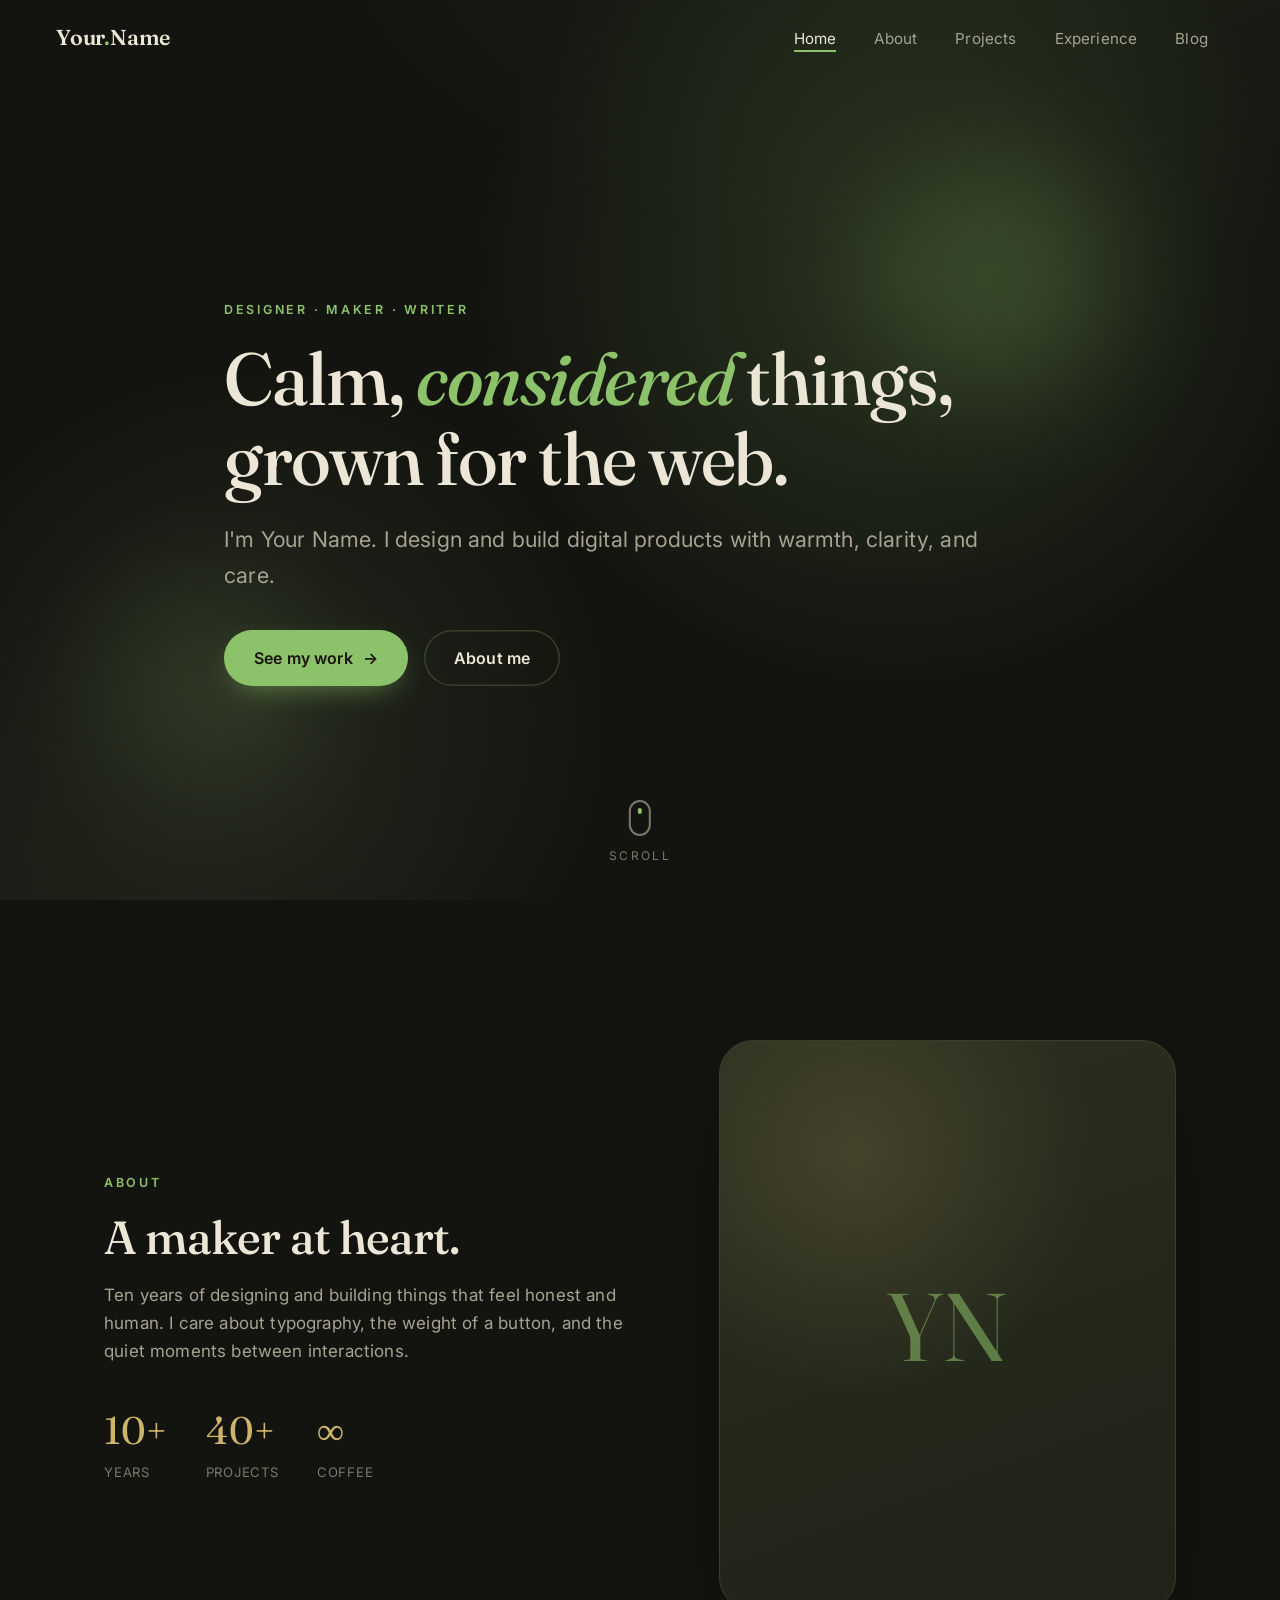
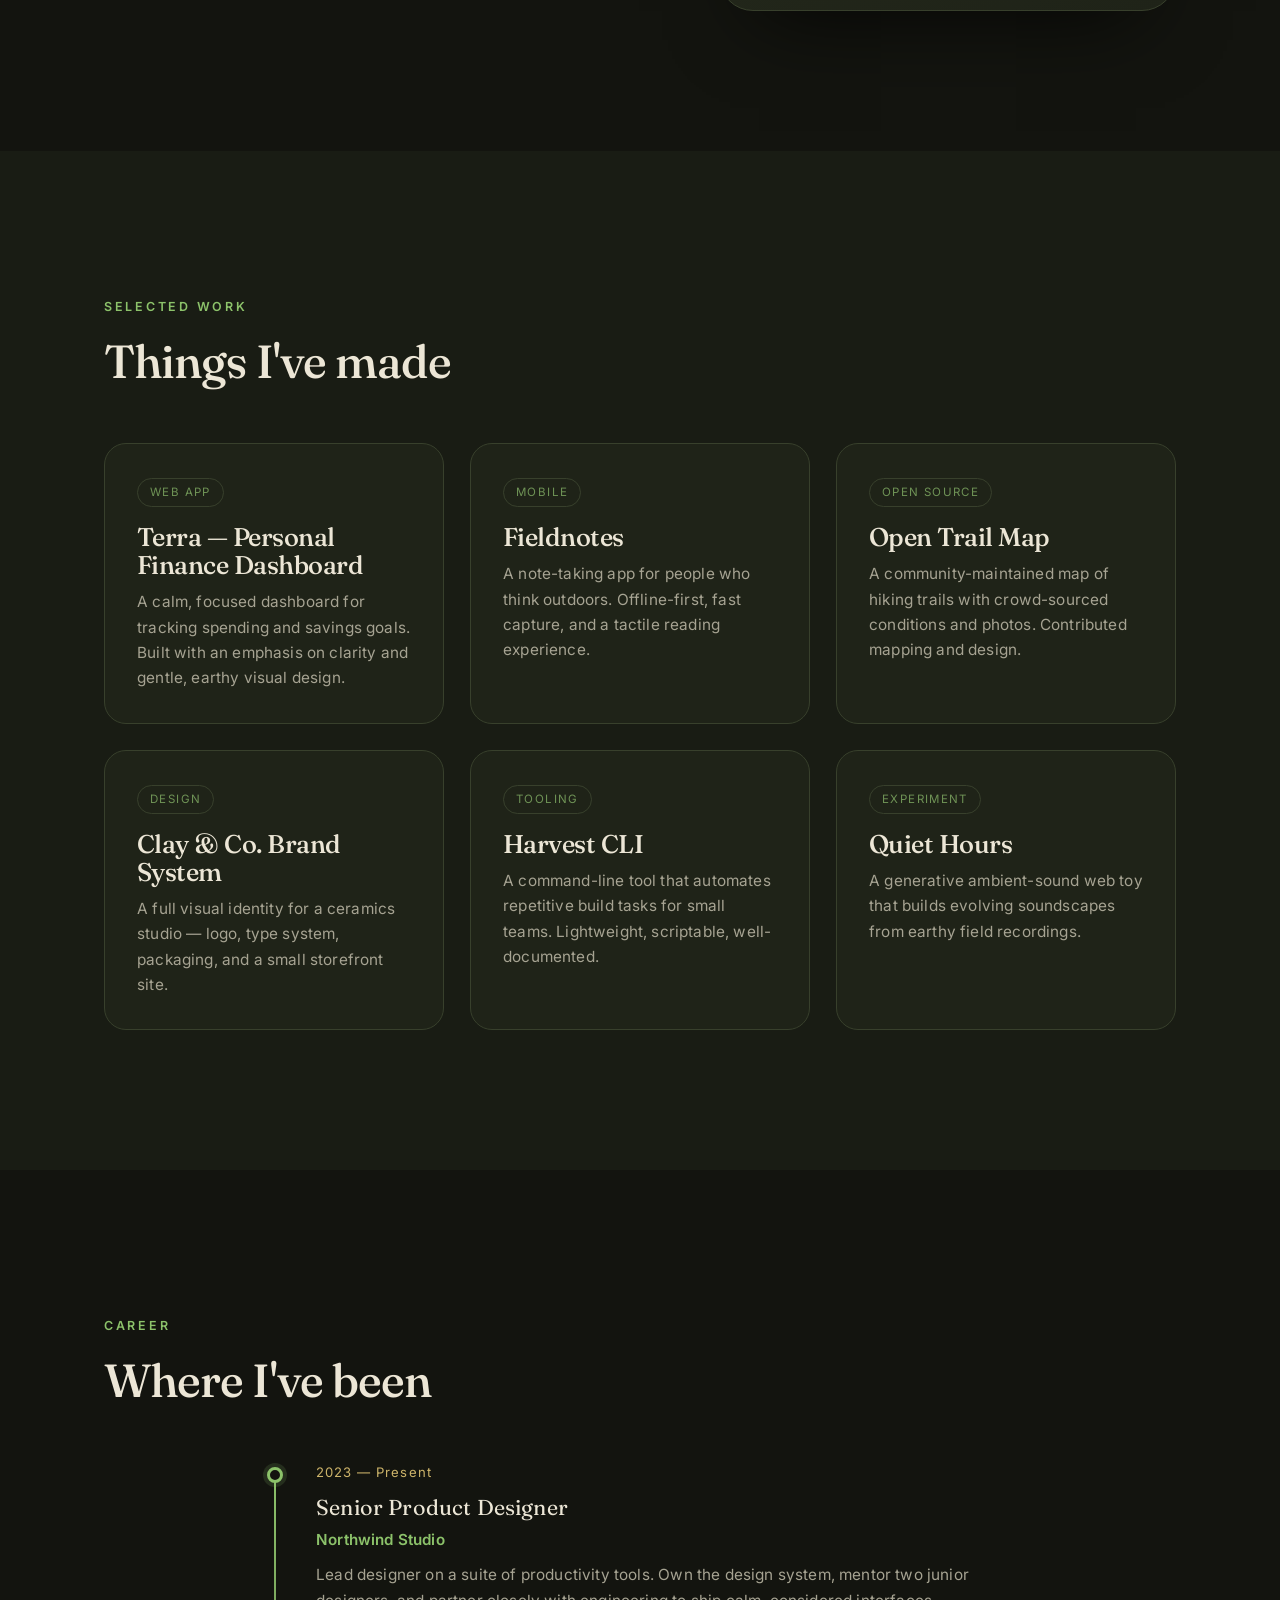
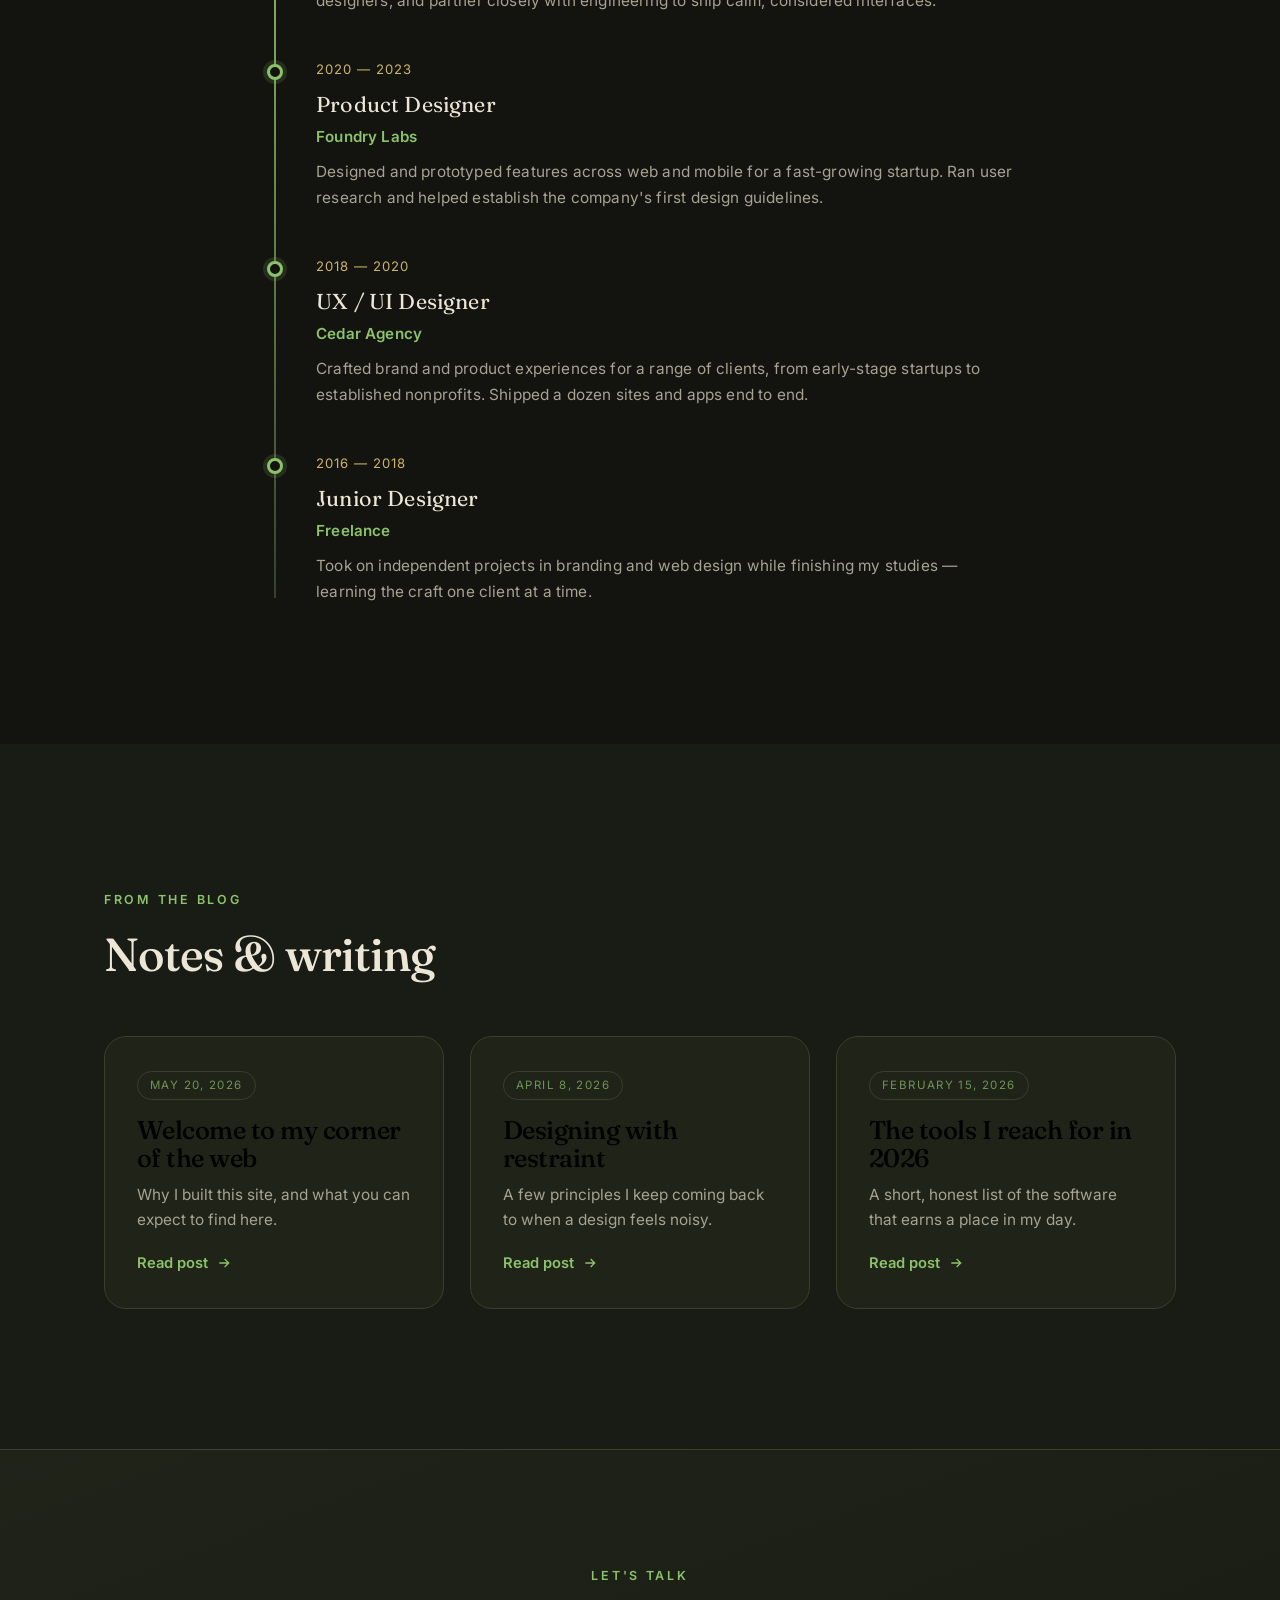
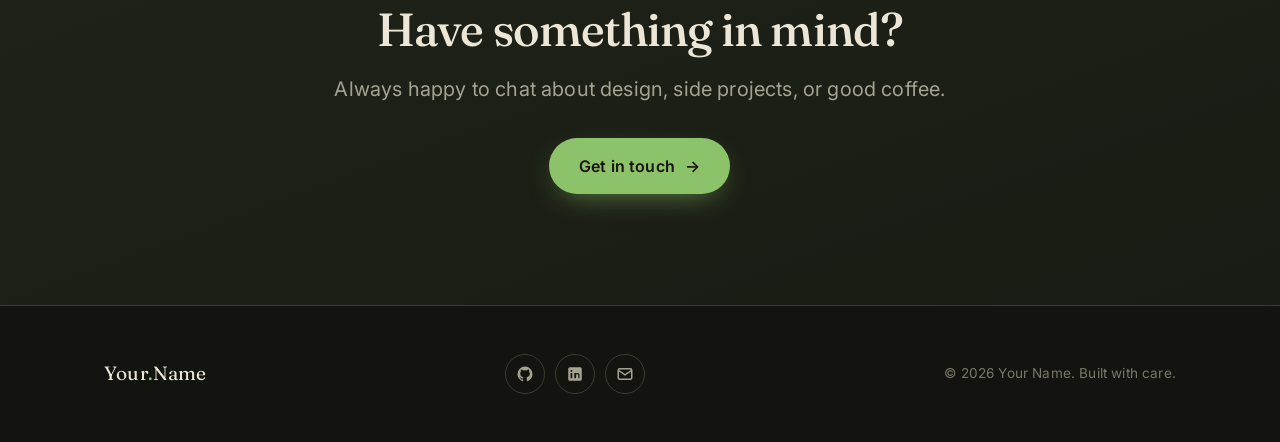
==== index.html @ 5232e25c "Add files via upload" ====
<!DOCTYPE html>
<html lang="en">
<head>
  <meta charset="UTF-8" />
  <meta name="viewport" content="width=device-width, initial-scale=1.0" />
  <title>Your Name — Designer & Maker</title>
  <meta name="description" content="The personal site of Your Name — designer, maker, and writer." />

  <link rel="preconnect" href="https://fonts.googleapis.com" />
  <link rel="preconnect" href="https://fonts.gstatic.com" crossorigin />
  <link href="https://fonts.googleapis.com/css2?family=Fraunces:ital,opsz,wght@0,9..144,400;0,9..144,500;0,9..144,600;1,9..144,400&family=Inter:wght@400;500;600&display=swap" rel="stylesheet" />
  <link rel="stylesheet" href="css/styles.css" />
</head>
<body>
  <div class="scroll-progress"></div>

  <!-- ============ NAV ============ -->
  <nav class="nav">
    <a href="#home" class="nav__brand">Your<span>.</span>Name</a>
    <ul class="nav__links">
      <li><a class="nav__link" href="#home">Home</a></li>
      <li><a class="nav__link" href="#about">About</a></li>
      <li><a class="nav__link" href="#projects">Projects</a></li>
      <li><a class="nav__link" href="#experience">Experience</a></li>
      <li><a class="nav__link" href="#blog">Blog</a></li>
    </ul>
    <button class="nav__toggle" aria-label="Menu">
      <svg viewBox="0 0 24 24" fill="none" stroke="currentColor" stroke-width="2"><path d="M3 6h18M3 12h18M3 18h18"/></svg>
    </button>
  </nav>

  <!-- ============ HERO / HOME ============ -->
  <header class="hero" id="home">
    <div class="hero__bg"></div>
    <span class="blob blob--leaf" style="width:340px;height:340px;top:12%;right:8%;"></span>
    <span class="blob blob--sage" style="width:300px;height:300px;bottom:8%;left:4%;animation-delay:-5s;"></span>
    <div class="container hero__inner">
      <p class="eyebrow reveal">Designer · Maker · Writer</p>
      <h1 class="reveal" data-delay="1">Calm, <span class="accent">considered</span> things, grown for the web.</h1>
      <p class="lead reveal" data-delay="2">I'm Your Name. I design and build digital products with warmth, clarity, and care.</p>
      <div class="hero__actions reveal" data-delay="3">
        <a href="#projects" class="btn btn--primary">See my work <span class="btn__arrow">→</span></a>
        <a href="#about" class="btn btn--ghost">About me</a>
      </div>
    </div>
    <a href="#about" class="hero__scroll" aria-label="Scroll down">
      <span class="mouse"></span>
      Scroll
    </a>
  </header>

  <!-- ============ ABOUT ============ -->
  <section class="section" id="about">
    <div class="container about">
      <div class="reveal">
        <p class="eyebrow">About</p>
        <h2>A maker at heart.</h2>
        <p style="margin:18px 0;">Ten years of designing and building things that feel honest and human. I care about typography, the weight of a button, and the quiet moments between interactions.</p>
        <div class="stats">
          <div><div class="stat__num">10+</div><div class="stat__label">YEARS</div></div>
          <div><div class="stat__num">40+</div><div class="stat__label">PROJECTS</div></div>
          <div><div class="stat__num">∞</div><div class="stat__label">COFFEE</div></div>
        </div>
      </div>
      <div class="about__media reveal" data-delay="2">
        <div class="initials">YN</div>
      </div>
    </div>
  </section>

  <!-- ============ PROJECTS ============ -->
  <section class="section" id="projects" style="background:var(--bg-soft);position:relative;overflow:hidden;">
    <span class="blob blob--gold" style="width:280px;height:280px;top:-40px;right:-30px;"></span>
    <div class="container">
      <div class="section__head reveal">
        <p class="eyebrow">Selected work</p>
        <h2>Things I've made</h2>
      </div>
      <div class="grid grid--3" data-render="projects"></div>
    </div>
  </section>

  <!-- ============ EXPERIENCE ============ -->
  <section class="section" id="experience">
    <div class="container">
      <div class="section__head reveal">
        <p class="eyebrow">Career</p>
        <h2>Where I've been</h2>
      </div>
      <div data-render="experience"></div>
    </div>
  </section>

  <!-- ============ BLOG ============ -->
  <section class="section" id="blog" style="background:var(--bg-soft);position:relative;overflow:hidden;">
    <span class="blob blob--leaf" style="width:300px;height:300px;bottom:-50px;left:-40px;animation-delay:-7s;"></span>
    <div class="container">
      <div class="section__head reveal">
        <p class="eyebrow">From the blog</p>
        <h2>Notes & writing</h2>
      </div>
      <div class="grid grid--3" data-render="blog"></div>
    </div>
  </section>

  <!-- ============ CONTACT / CTA ============ -->
  <section class="cta" id="contact">
    <div class="container reveal">
      <p class="eyebrow">Let's talk</p>
      <h2>Have something in mind?</h2>
      <p class="lead">Always happy to chat about design, side projects, or good coffee.</p>
      <a href="mailto:you@example.com" class="btn btn--primary">Get in touch <span class="btn__arrow">→</span></a>
    </div>
  </section>

  <!-- ============ FOOTER ============ -->
  <footer class="footer">
    <div class="container footer__inner">
      <div class="footer__brand">Your<span style="color:var(--leaf)">.</span>Name</div>
      <div class="footer__socials">
        <a href="#" aria-label="GitHub"><svg viewBox="0 0 24 24" fill="currentColor"><path d="M12 2A10 10 0 002 12c0 4.42 2.87 8.17 6.84 9.5.5.09.66-.22.66-.48v-1.7c-2.78.6-3.37-1.34-3.37-1.34-.45-1.16-1.11-1.47-1.11-1.47-.91-.62.07-.6.07-.6 1 .07 1.53 1.03 1.53 1.03.89 1.53 2.34 1.09 2.91.83.09-.65.35-1.09.63-1.34-2.22-.25-4.55-1.11-4.55-4.94 0-1.09.39-1.98 1.03-2.68-.1-.25-.45-1.27.1-2.65 0 0 .84-.27 2.75 1.02a9.5 9.5 0 015 0c1.91-1.29 2.75-1.02 2.75-1.02.55 1.38.2 2.4.1 2.65.64.7 1.03 1.59 1.03 2.68 0 3.84-2.34 4.69-4.57 4.94.36.31.68.92.68 1.85v2.74c0 .27.16.58.67.48A10 10 0 0022 12 10 10 0 0012 2z"/></svg></a>
        <a href="#" aria-label="LinkedIn"><svg viewBox="0 0 24 24" fill="currentColor"><path d="M19 3a2 2 0 012 2v14a2 2 0 01-2 2H5a2 2 0 01-2-2V5a2 2 0 012-2h14zM8.34 17.5v-7H6v7h2.34zM7.17 9.43a1.36 1.36 0 100-2.72 1.36 1.36 0 000 2.72zM18 17.5v-3.85c0-2.06-1.1-3.02-2.57-3.02-1.18 0-1.71.65-2 1.11v-.95H11.1v7h2.33v-3.9c0-.25.02-.5.09-.68.2-.5.65-1.02 1.42-1.02 1 0 1.4.76 1.4 1.88v3.72H18z"/></svg></a>
        <a href="mailto:you@example.com" aria-label="Email"><svg viewBox="0 0 24 24" fill="none" stroke="currentColor" stroke-width="2"><rect x="3" y="5" width="18" height="14" rx="2"/><path d="m3 7 9 6 9-6"/></svg></a>
      </div>
      <div class="footer__copy">© <span data-year>2026</span> Your Name. Built with care.</div>
    </div>
  </footer>

  <script src="js/main.js"></script>
  <script src="js/content.js"></script>

  <!-- Netlify Identity: catches the email invite link and sends you to the editor -->
  <script src="https://identity.netlify.com/v1/netlify-identity-widget.js"></script>
  <script>
    if (window.netlifyIdentity) {
      window.netlifyIdentity.on("init", function (user) {
        if (!user) {
          window.netlifyIdentity.on("login", function () {
            document.location.href = "/admin/";
          });
        }
      });
    }
  </script>
</body>
</html>
---- css/styles.css ----
/* ============================================================
   GLOBAL DESIGN SYSTEM
   Dark, earthy, modern & timeless.
   All colors/spacing live as CSS variables so the whole site
   can be re-themed from this one block.
   ============================================================ */

:root {
  /* --- Earthy dark palette (green) --- */
  --bg:        #13140f;   /* deep green-charcoal           */
  --bg-soft:   #191c14;   /* slightly raised background    */
  --surface:   #1f2318;   /* cards / panels                */
  --surface-2: #2a2f1f;   /* hover / elevated              */
  --line:      #38402c;   /* hairline borders              */

  --leaf:      #8cc26a;   /* primary accent (planty green) */
  --leaf-soft: #a8da86;
  --sage:      #6f9356;   /* secondary deeper green        */
  --gold:      #cdb46a;   /* warm wheat highlight          */

  --text:      #ece6d6;   /* warm off-white                */
  --text-mut:  #a6a392;   /* muted body text               */
  --text-dim:  #79786a;   /* captions / meta               */

  /* --- Type --- */
  --serif: "Fraunces", Georgia, "Times New Roman", serif;
  --sans:  "Inter", system-ui, -apple-system, Segoe UI, Roboto, sans-serif;

  /* --- Layout (bubbly: generous radii) --- */
  --maxw: 1120px;
  --radius: 22px;
  --radius-lg: 34px;
  --ease: cubic-bezier(0.22, 1, 0.36, 1);
  --bounce: cubic-bezier(0.34, 1.56, 0.64, 1);  /* springy easing */
}

/* fixed-nav offset so anchor jumps land below the navbar */
html { scroll-padding-top: 90px; }

/* ---------- Reset ---------- */
*, *::before, *::after { box-sizing: border-box; margin: 0; padding: 0; }

html { scroll-behavior: smooth; -webkit-text-size-adjust: 100%; }

body {
  background: var(--bg);
  color: var(--text);
  font-family: var(--sans);
  font-size: 17px;
  line-height: 1.65;
  letter-spacing: 0.01em;
  overflow-x: hidden;
  /* subtle grain/vignette for warmth */
  background-image:
    radial-gradient(1200px 600px at 80% -10%, rgba(140,194,106,0.08), transparent 60%),
    radial-gradient(900px 500px at 0% 100%, rgba(138,155,110,0.06), transparent 55%);
  background-attachment: fixed;
}

img { max-width: 100%; display: block; }
a { color: inherit; text-decoration: none; }

h1, h2, h3, h4 { font-family: var(--serif); font-weight: 500; line-height: 1.1; letter-spacing: -0.02em; }
h1 { font-size: clamp(2.6rem, 6vw, 4.6rem); }
h2 { font-size: clamp(1.9rem, 4vw, 2.9rem); }
h3 { font-size: clamp(1.25rem, 2.4vw, 1.6rem); }

p { color: var(--text-mut); }

::selection { background: var(--leaf); color: #1a130d; }

/* ---------- Layout helpers ---------- */
.container { width: 100%; max-width: var(--maxw); margin: 0 auto; padding: 0 24px; }
.section { padding: clamp(64px, 11vw, 140px) 0; }
.eyebrow {
  font-family: var(--sans);
  font-size: 0.78rem;
  font-weight: 600;
  letter-spacing: 0.22em;
  text-transform: uppercase;
  color: var(--leaf);
  margin-bottom: 18px;
  display: inline-block;
}
.lead { font-size: clamp(1.05rem, 1.6vw, 1.25rem); color: var(--text-mut); max-width: 60ch; }

/* ============================================================
   SCROLL PROGRESS BAR
   ============================================================ */
.scroll-progress {
  position: fixed; top: 0; left: 0; height: 3px; width: 0%;
  background: linear-gradient(90deg, var(--leaf), var(--gold), var(--sage));
  z-index: 1000; transition: width 0.08s linear;
}

/* ============================================================
   NAVBAR
   ============================================================ */
.nav {
  position: fixed; top: 0; left: 0; right: 0; z-index: 900;
  display: flex; align-items: center; justify-content: space-between;
  padding: 20px clamp(24px, 5vw, 56px);
  transition: background 0.4s var(--ease), padding 0.4s var(--ease), box-shadow 0.4s var(--ease);
  backdrop-filter: blur(0px);
}
.nav.scrolled {
  background: rgba(22,18,14,0.78);
  backdrop-filter: blur(14px) saturate(140%);
  padding: 12px clamp(24px, 5vw, 56px);
  box-shadow: 0 1px 0 var(--line), 0 12px 40px -24px rgba(0,0,0,0.9);
}
.nav__brand {
  font-family: var(--serif); font-size: 1.35rem; font-weight: 600;
  letter-spacing: -0.01em; color: var(--text);
}
.nav__brand span { color: var(--leaf); }
.nav__links { display: flex; gap: 6px; align-items: center; list-style: none; }
.nav__link {
  position: relative; padding: 8px 16px; border-radius: 999px;
  font-size: 0.95rem; color: var(--text-mut);
  transition: color 0.3s var(--ease);
}
.nav__link::after {
  content: ""; position: absolute; left: 16px; right: 16px; bottom: 4px; height: 2px;
  background: var(--leaf); transform: scaleX(0); transform-origin: left;
  transition: transform 0.4s var(--ease);
}
.nav__link:hover, .nav__link.active { color: var(--text); }
.nav__link:hover::after, .nav__link.active::after { transform: scaleX(1); }

.nav__toggle { display: none; background: none; border: 0; color: var(--text); cursor: pointer; }
.nav__toggle svg { width: 28px; height: 28px; }

@media (max-width: 760px) {
  .nav__toggle { display: block; }
  .nav__links {
    position: fixed; inset: 0 0 0 30%; flex-direction: column; justify-content: center;
    gap: 18px; padding: 40px; background: rgba(20,16,12,0.96); backdrop-filter: blur(18px);
    transform: translateX(100%); transition: transform 0.45s var(--ease);
  }
  .nav__links.open { transform: translateX(0); }
  .nav__link { font-size: 1.25rem; }
}

/* ============================================================
   BUTTONS  (animated / interactive)
   ============================================================ */
.btn {
  --pad-y: 15px; --pad-x: 30px;
  position: relative; display: inline-flex; align-items: center; gap: 10px;
  padding: var(--pad-y) var(--pad-x); border: 0; cursor: pointer;
  font-family: var(--sans); font-size: 1rem; font-weight: 600; letter-spacing: 0.01em;
  border-radius: 999px; overflow: hidden; isolation: isolate;
  transition: transform 0.4s var(--bounce), box-shadow 0.3s var(--ease), color 0.3s var(--ease);
  will-change: transform;
}
.btn:active { transform: translateY(1px) scale(0.96); }

/* primary: clay fill with a sliding sheen */
.btn--primary { background: var(--leaf); color: #1a130d; box-shadow: 0 10px 30px -12px rgba(140,194,106,0.7); }
.btn--primary::before {
  content: ""; position: absolute; inset: 0; z-index: -1;
  background: linear-gradient(120deg, var(--leaf-soft), var(--gold));
  transform: translateX(-100%); transition: transform 0.5s var(--ease);
}
.btn--primary:hover { color: #15200d; transform: translateY(-4px) scale(1.05); box-shadow: 0 20px 42px -14px rgba(140,194,106,0.75); }
.btn--primary:hover::before { transform: translateX(0); }

/* ghost: outline that fills on hover */
.btn--ghost { background: transparent; color: var(--text); box-shadow: inset 0 0 0 1.5px var(--line); }
.btn--ghost::before {
  content: ""; position: absolute; inset: 0; z-index: -1; background: var(--surface-2);
  transform: scaleY(0); transform-origin: bottom; transition: transform 0.4s var(--ease);
}
.btn--ghost:hover { transform: translateY(-4px) scale(1.05); box-shadow: inset 0 0 0 1.5px var(--leaf); }
.btn--ghost:hover::before { transform: scaleY(1); }

.btn__arrow { transition: transform 0.3s var(--ease); }
.btn:hover .btn__arrow { transform: translateX(4px); }

/* ripple effect injected by JS */
.ripple { position: absolute; border-radius: 50%; transform: scale(0); background: rgba(255,255,255,0.35); animation: ripple 0.6s var(--ease); pointer-events: none; }
@keyframes ripple { to { transform: scale(2.6); opacity: 0; } }

/* ============================================================
   HERO
   ============================================================ */
.hero { position: relative; min-height: 100vh; display: flex; align-items: center; padding-top: 80px; }
.hero__bg {
  position: absolute; inset: 0; z-index: -2;
  background:
    radial-gradient(700px 700px at 70% 30%, rgba(140,194,106,0.18), transparent 60%),
    radial-gradient(600px 600px at 20% 80%, rgba(138,155,110,0.14), transparent 60%);
}
.hero__inner { max-width: 880px; }
.hero h1 { margin-bottom: 22px; }
.hero h1 .accent { color: var(--leaf); font-style: italic; }
.hero .lead { margin-bottom: 36px; font-size: clamp(1.1rem, 1.8vw, 1.35rem); }
.hero__actions { display: flex; gap: 16px; flex-wrap: wrap; }
.hero__scroll {
  position: absolute; bottom: 34px; left: 50%; transform: translateX(-50%);
  font-size: 0.75rem; letter-spacing: 0.2em; text-transform: uppercase; color: var(--text-dim);
  display: flex; flex-direction: column; align-items: center; gap: 10px;
}
.hero__scroll .mouse {
  width: 22px; height: 36px; border: 2px solid var(--text-dim); border-radius: 12px; position: relative;
}
.hero__scroll .mouse::after {
  content: ""; position: absolute; top: 6px; left: 50%; transform: translateX(-50%);
  width: 4px; height: 6px; border-radius: 2px; background: var(--leaf); animation: wheel 1.6s infinite;
}
@keyframes wheel { 0% { opacity: 0; top: 6px; } 30% { opacity: 1; } 100% { opacity: 0; top: 18px; } }

/* ============================================================
   REVEAL-ON-SCROLL
   ============================================================ */
.reveal { opacity: 0; transform: translateY(32px); transition: opacity 0.8s var(--ease), transform 0.8s var(--ease); }
.reveal.in { opacity: 1; transform: none; }
.reveal[data-delay="1"] { transition-delay: 0.08s; }
.reveal[data-delay="2"] { transition-delay: 0.16s; }
.reveal[data-delay="3"] { transition-delay: 0.24s; }
.reveal[data-delay="4"] { transition-delay: 0.32s; }

@media (prefers-reduced-motion: reduce) {
  .reveal { opacity: 1; transform: none; transition: none; }
  html { scroll-behavior: auto; }
}

/* ============================================================
   SECTION HEADERS
   ============================================================ */
.section__head { max-width: 640px; margin-bottom: 56px; }
.section__head h2 { margin-bottom: 16px; }

/* ============================================================
   ABOUT  (split feature)
   ============================================================ */
.about { display: grid; grid-template-columns: 1.1fr 0.9fr; gap: 56px; align-items: center; }
.about__media {
  aspect-ratio: 4/5; border-radius: var(--radius-lg); position: relative; overflow: hidden;
  background: linear-gradient(160deg, var(--surface-2), var(--surface));
  box-shadow: 0 40px 80px -40px rgba(0,0,0,0.8); border: 1px solid var(--line);
}
.about__media::after {
  content: ""; position: absolute; inset: 0;
  background: radial-gradient(400px 400px at 30% 20%, rgba(201,168,106,0.18), transparent 60%);
}
.about__media .initials {
  position: absolute; inset: 0; display: grid; place-items: center;
  font-family: var(--serif); font-size: 6rem; color: var(--leaf); opacity: 0.55;
}
.stats { display: flex; gap: 38px; margin-top: 34px; flex-wrap: wrap; }
.stat__num { font-family: var(--serif); font-size: 2.4rem; color: var(--gold); }
.stat__label { font-size: 0.82rem; color: var(--text-dim); letter-spacing: 0.06em; }

@media (max-width: 820px) { .about { grid-template-columns: 1fr; } .about__media { max-width: 380px; } }

/* ============================================================
   CARDS  (projects / blog grids)
   ============================================================ */
.grid { display: grid; gap: 26px; }
.grid--3 { grid-template-columns: repeat(3, 1fr); }
.grid--2 { grid-template-columns: repeat(2, 1fr); }
@media (max-width: 900px) { .grid--3 { grid-template-columns: repeat(2,1fr); } }
@media (max-width: 620px) { .grid--3, .grid--2 { grid-template-columns: 1fr; } }

.card {
  position: relative; background: var(--surface); border: 1px solid var(--line);
  border-radius: var(--radius); padding: 32px; overflow: hidden;
  transition: transform 0.45s var(--bounce), border-color 0.4s var(--ease), box-shadow 0.4s var(--ease);
}
.card::before {
  content: ""; position: absolute; inset: 0; opacity: 0; transition: opacity 0.4s var(--ease);
  background: radial-gradient(500px 300px at var(--mx,50%) var(--my,0%), rgba(140,194,106,0.14), transparent 60%);
}
.card:hover { transform: translateY(-8px) scale(1.025); border-color: rgba(140,194,106,0.5); box-shadow: 0 34px 64px -32px rgba(0,0,0,0.85); }
.card:hover::before { opacity: 1; }
.card__tag {
  display: inline-block; font-size: 0.72rem; letter-spacing: 0.12em; text-transform: uppercase;
  color: var(--sage); border: 1px solid var(--line); border-radius: 999px; padding: 4px 12px; margin-bottom: 16px;
}
.card h3 { margin-bottom: 10px; }
.card p { font-size: 0.96rem; }
.card__link {
  margin-top: 18px; display: inline-flex; align-items: center; gap: 8px;
  color: var(--leaf); font-weight: 600; font-size: 0.92rem;
}
.card__link svg { transition: transform 0.3s var(--ease); }
.card:hover .card__link svg { transform: translateX(4px); }

/* ============================================================
   EXPERIENCE  (timeline)
   ============================================================ */
.timeline { position: relative; max-width: 760px; margin: 0 auto; }
.timeline::before {
  content: ""; position: absolute; left: 14px; top: 6px; bottom: 6px; width: 2px;
  background: linear-gradient(var(--leaf), var(--line));
}
.tl-item { position: relative; padding: 0 0 46px 56px; }
.tl-item:last-child { padding-bottom: 0; }
.tl-item::before {
  content: ""; position: absolute; left: 7px; top: 5px; width: 16px; height: 16px;
  border-radius: 50%; background: var(--bg); border: 3px solid var(--leaf);
  box-shadow: 0 0 0 4px rgba(140,194,106,0.15);
}
.tl-date { font-size: 0.82rem; letter-spacing: 0.08em; color: var(--gold); margin-bottom: 6px; }
.tl-role { font-family: var(--serif); font-size: 1.35rem; margin-bottom: 2px; }
.tl-org { color: var(--leaf); font-weight: 600; font-size: 0.95rem; margin-bottom: 10px; }
.tl-item p { font-size: 0.96rem; }

/* ============================================================
   BLOG list + single post
   ============================================================ */
.post-row {
  display: grid; grid-template-columns: 160px 1fr; gap: 28px; padding: 30px 0;
  border-bottom: 1px solid var(--line); transition: background 0.3s var(--ease);
}
.post-row:hover { background: linear-gradient(90deg, rgba(46,37,25,0.4), transparent); }
.post-row__date { font-size: 0.85rem; color: var(--text-dim); padding-top: 6px; }
.post-row h3 { margin-bottom: 8px; transition: color 0.3s var(--ease); }
.post-row:hover h3 { color: var(--leaf); }
@media (max-width: 620px) { .post-row { grid-template-columns: 1fr; gap: 8px; } }

.prose { max-width: 720px; margin: 0 auto; }
.prose h2 { margin: 40px 0 16px; }
.prose h3 { margin: 32px 0 12px; }
.prose p { margin-bottom: 20px; color: var(--text-mut); }
.prose ul, .prose ol { margin: 0 0 20px 22px; color: var(--text-mut); }
.prose li { margin-bottom: 8px; }
.prose a { color: var(--leaf); text-decoration: underline; text-underline-offset: 3px; }
.prose blockquote {
  border-left: 3px solid var(--leaf); padding: 6px 0 6px 22px; margin: 24px 0;
  font-family: var(--serif); font-size: 1.25rem; color: var(--text); font-style: italic;
}
.prose code { background: var(--surface); padding: 2px 7px; border-radius: 6px; font-size: 0.9em; }

/* ============================================================
   PAGE HEADER (interior pages)
   ============================================================ */
.page-head { padding: 160px 0 40px; }
.page-head h1 { margin-bottom: 16px; }

/* ============================================================
   CTA band + Footer
   ============================================================ */
.cta {
  text-align: center; padding: clamp(64px,9vw,110px) 0;
  background: linear-gradient(160deg, var(--surface), var(--bg-soft));
  border-top: 1px solid var(--line); border-bottom: 1px solid var(--line);
}
.cta h2 { margin-bottom: 18px; }
.cta .lead { margin: 0 auto 32px; }

.footer { padding: 48px 0; }
.footer__inner { display: flex; justify-content: space-between; align-items: center; gap: 20px; flex-wrap: wrap; }
.footer__brand { font-family: var(--serif); font-size: 1.2rem; }
.footer__socials { display: flex; gap: 10px; }
.footer__socials a {
  width: 40px; height: 40px; display: grid; place-items: center; border-radius: 50%;
  border: 1px solid var(--line); color: var(--text-mut);
  transition: all 0.3s var(--ease);
}
.footer__socials a:hover { color: var(--leaf); border-color: var(--leaf); transform: translateY(-3px); }
.footer__socials svg { width: 18px; height: 18px; }
.footer__copy { color: var(--text-dim); font-size: 0.85rem; }

/* loading / empty states for dynamic content */
.skeleton { color: var(--text-dim); font-size: 0.92rem; padding: 20px 0; }

/* ============================================================
   BUBBLY DECOR — soft floating blobs
   ============================================================ */
.blob {
  position: absolute; border-radius: 50%; filter: blur(50px); opacity: 0.5;
  z-index: -1; pointer-events: none; animation: float 14s ease-in-out infinite;
}
.blob--leaf { background: radial-gradient(circle, rgba(140,194,106,0.55), transparent 70%); }
.blob--sage { background: radial-gradient(circle, rgba(111,147,86,0.5), transparent 70%); }
.blob--gold { background: radial-gradient(circle, rgba(205,180,106,0.4), transparent 70%); }
@keyframes float {
  0%,100% { transform: translate(0,0) scale(1); }
  33%     { transform: translate(24px,-30px) scale(1.08); }
  66%     { transform: translate(-20px,18px) scale(0.95); }
}
@media (prefers-reduced-motion: reduce) { .blob { animation: none; } }

/* ============================================================
   BLOG POST MODAL (reads on the same page)
   ============================================================ */
.modal {
  position: fixed; inset: 0; z-index: 1100; display: none;
  align-items: center; justify-content: center; padding: 24px;
}
.modal.open { display: flex; }
.modal__overlay {
  position: absolute; inset: 0; background: rgba(8,10,6,0.72);
  backdrop-filter: blur(8px); animation: fade 0.3s var(--ease);
}
.modal__panel {
  position: relative; width: 100%; max-width: 720px; max-height: 86vh; overflow-y: auto;
  background: var(--surface); border: 1px solid var(--line); border-radius: var(--radius-lg);
  padding: clamp(28px, 5vw, 52px); box-shadow: 0 50px 100px -40px rgba(0,0,0,0.9);
  animation: pop 0.4s var(--bounce);
}
@keyframes fade { from { opacity: 0; } }
@keyframes pop { from { opacity: 0; transform: translateY(24px) scale(0.96); } }
.modal__close {
  position: sticky; top: 0; float: right; margin: -8px -8px 0 0;
  width: 42px; height: 42px; border-radius: 50%; border: 1px solid var(--line);
  background: var(--bg); color: var(--text); cursor: pointer; font-size: 1.1rem;
  display: grid; place-items: center; transition: all 0.3s var(--bounce);
}
.modal__close:hover { transform: rotate(90deg) scale(1.1); border-color: var(--leaf); color: var(--leaf); }
.modal__meta { font-size: 0.85rem; color: var(--gold); margin: 4px 0 6px; }
.modal__title { margin-bottom: 18px; }
body.modal-open { overflow: hidden; }
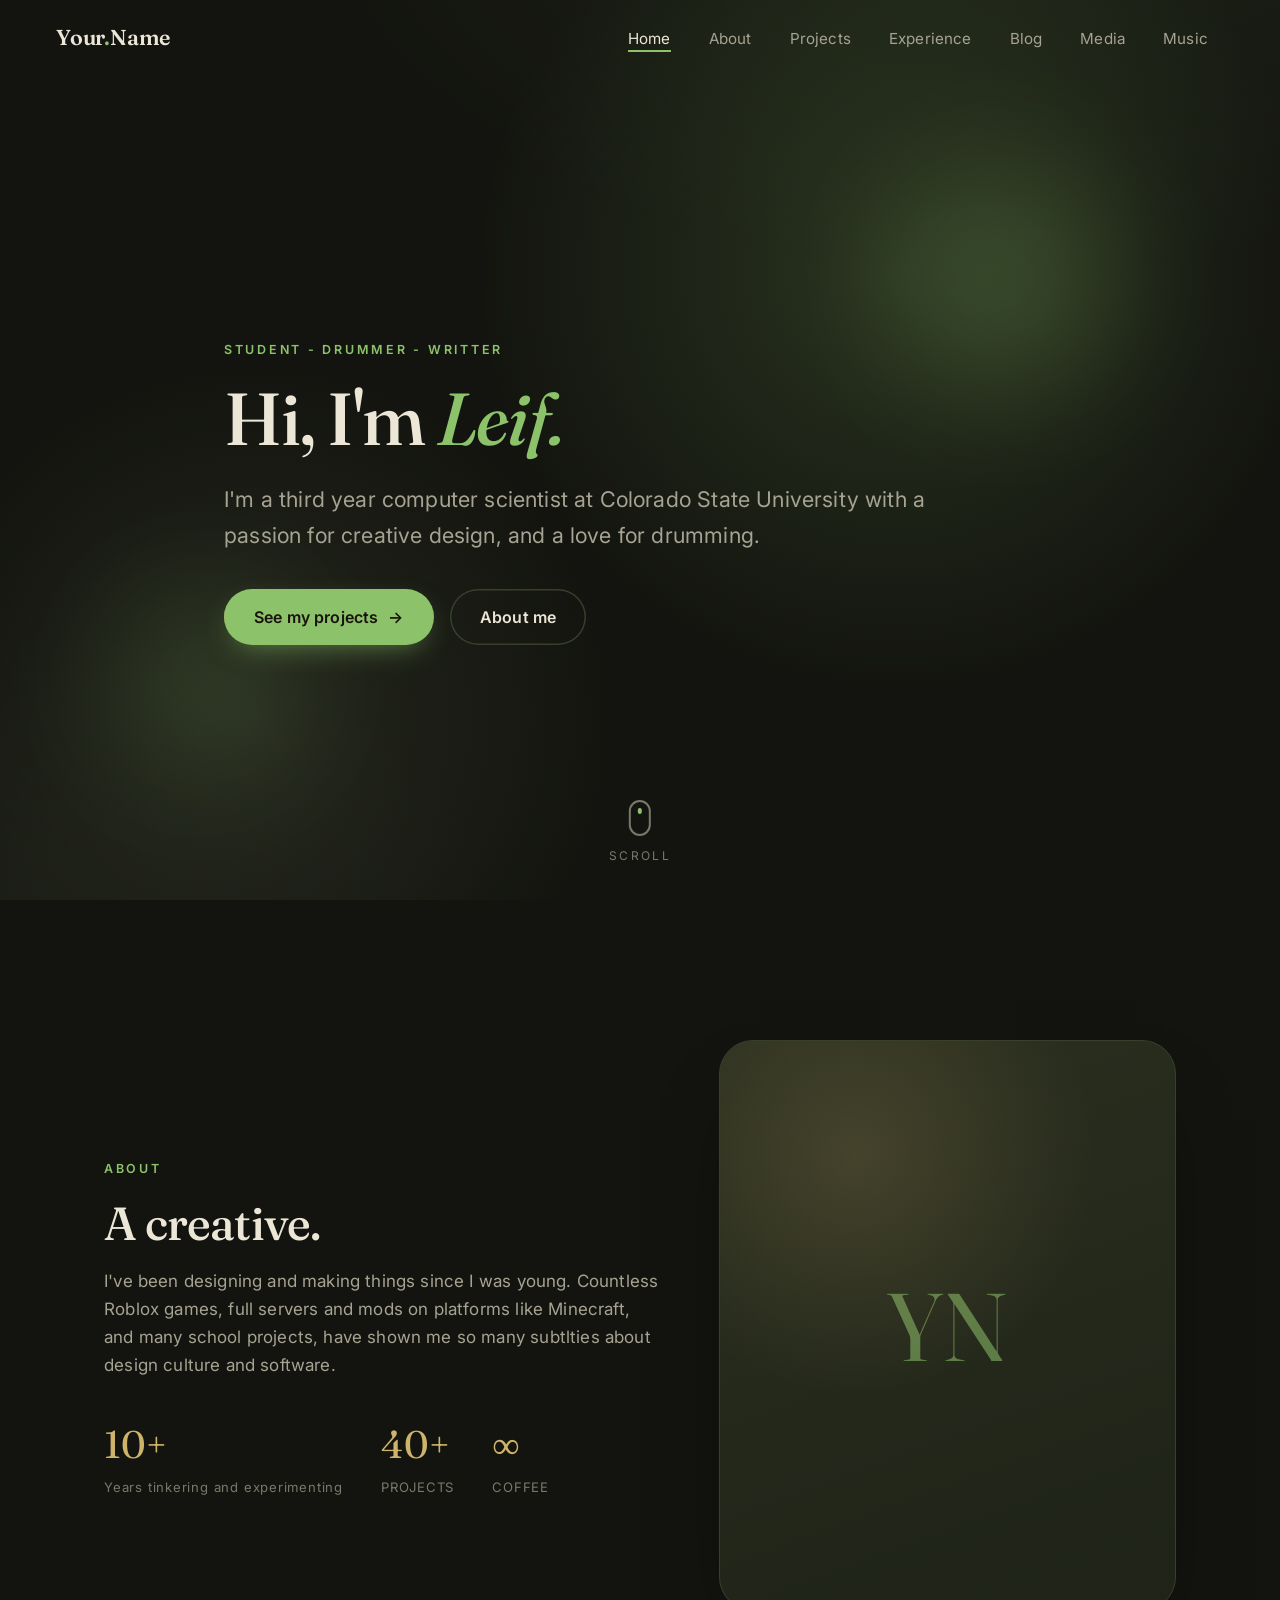
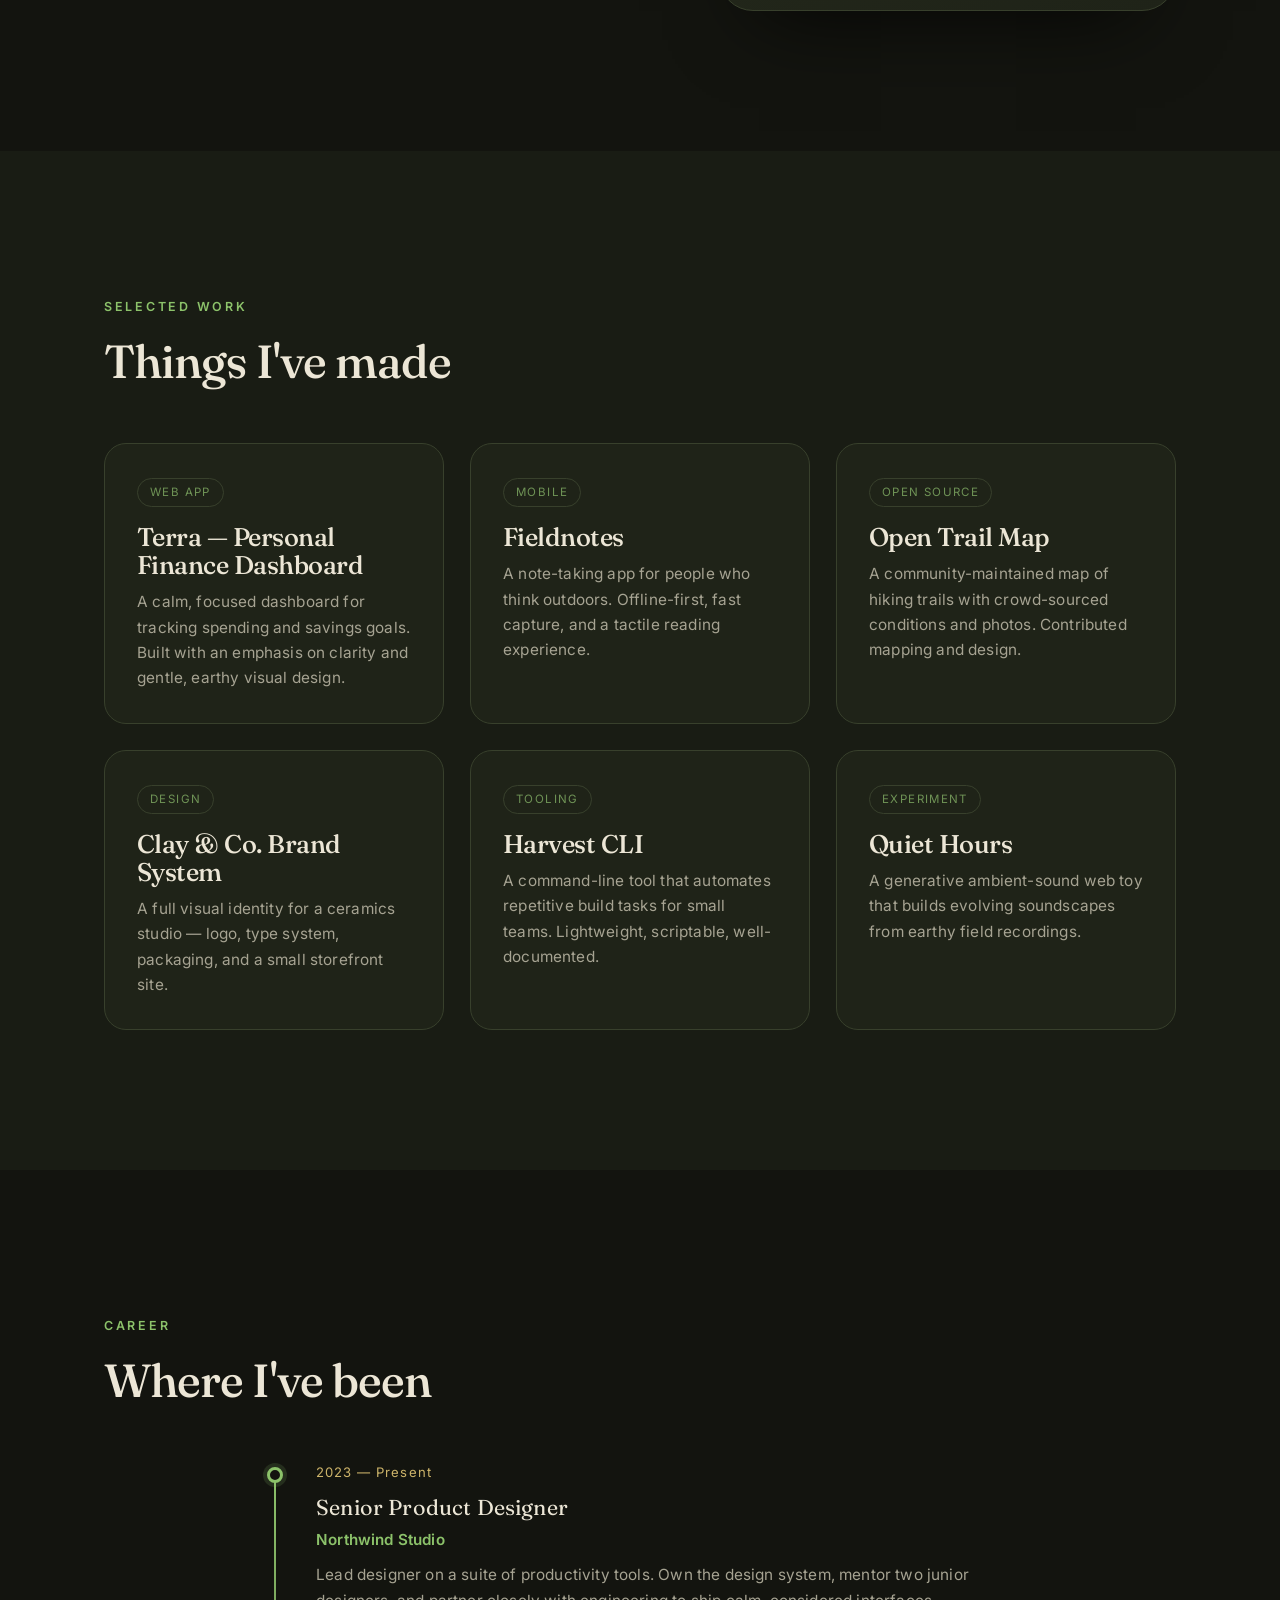
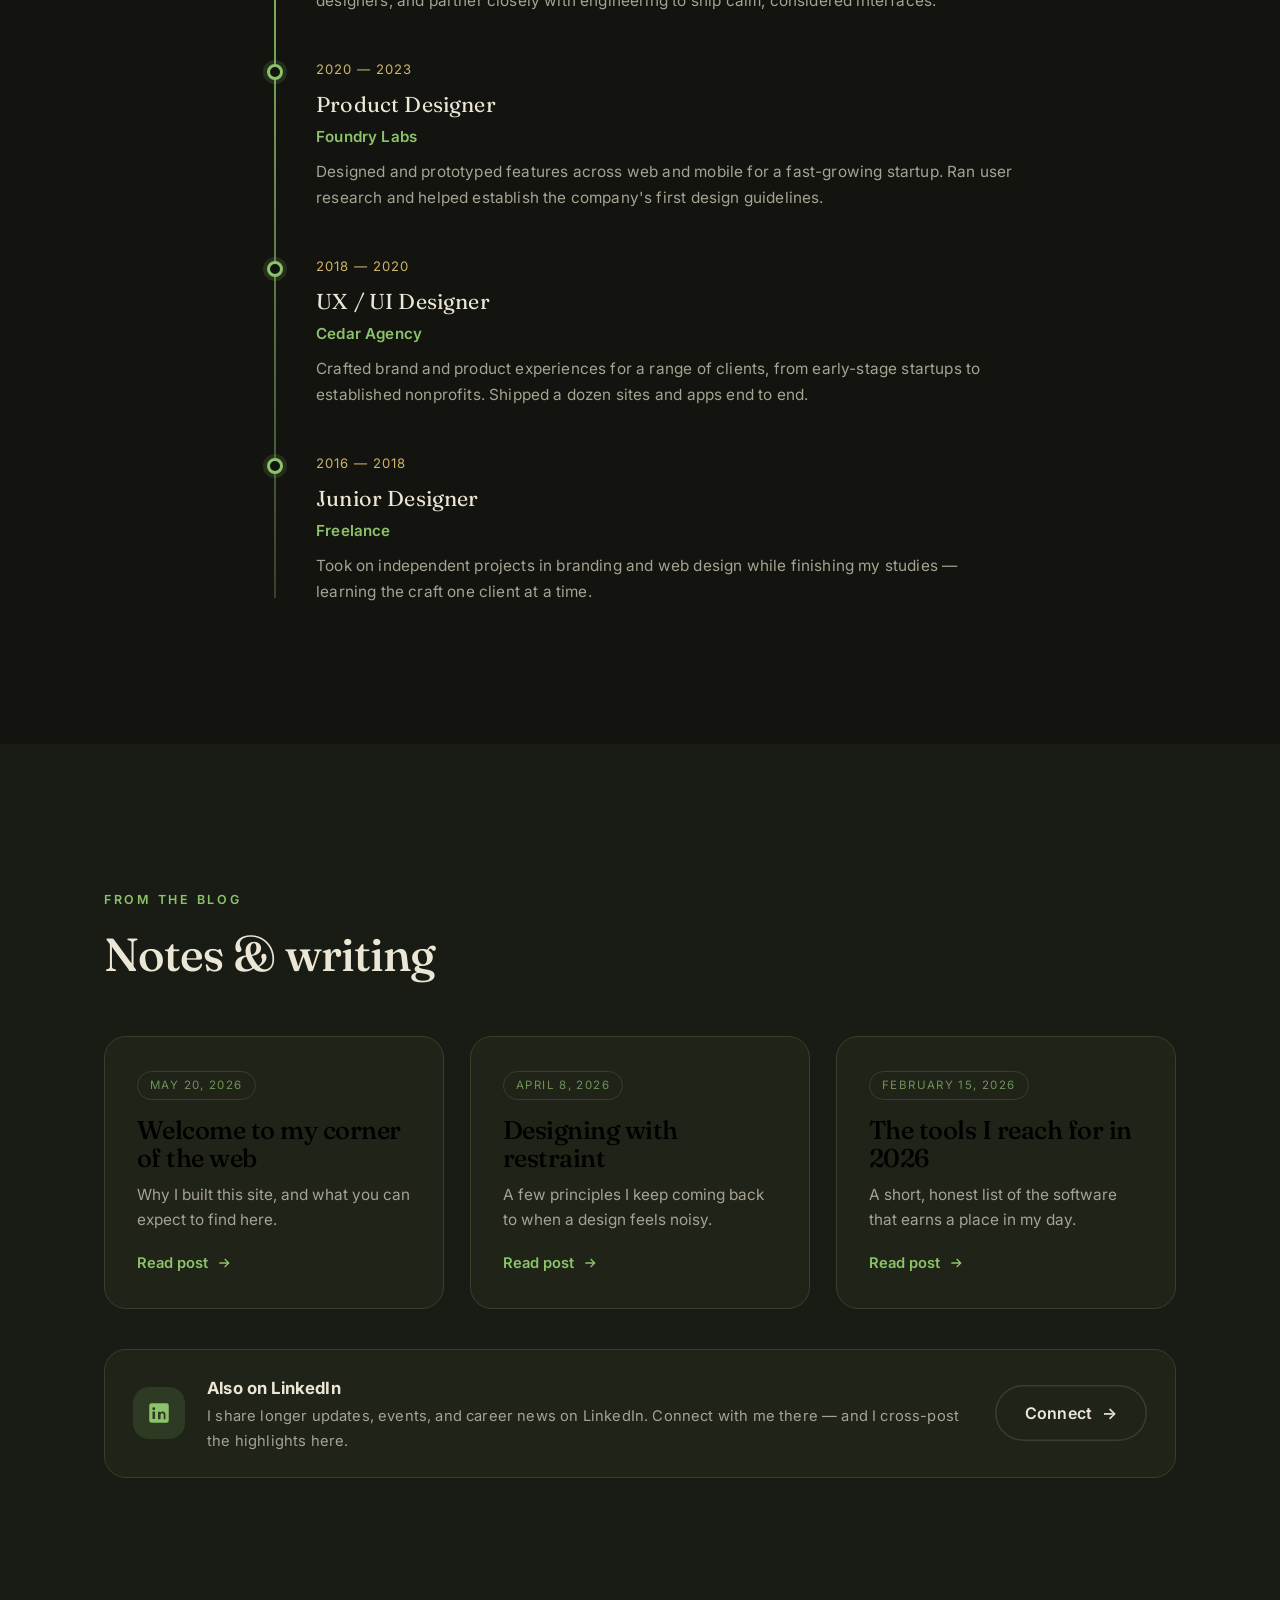
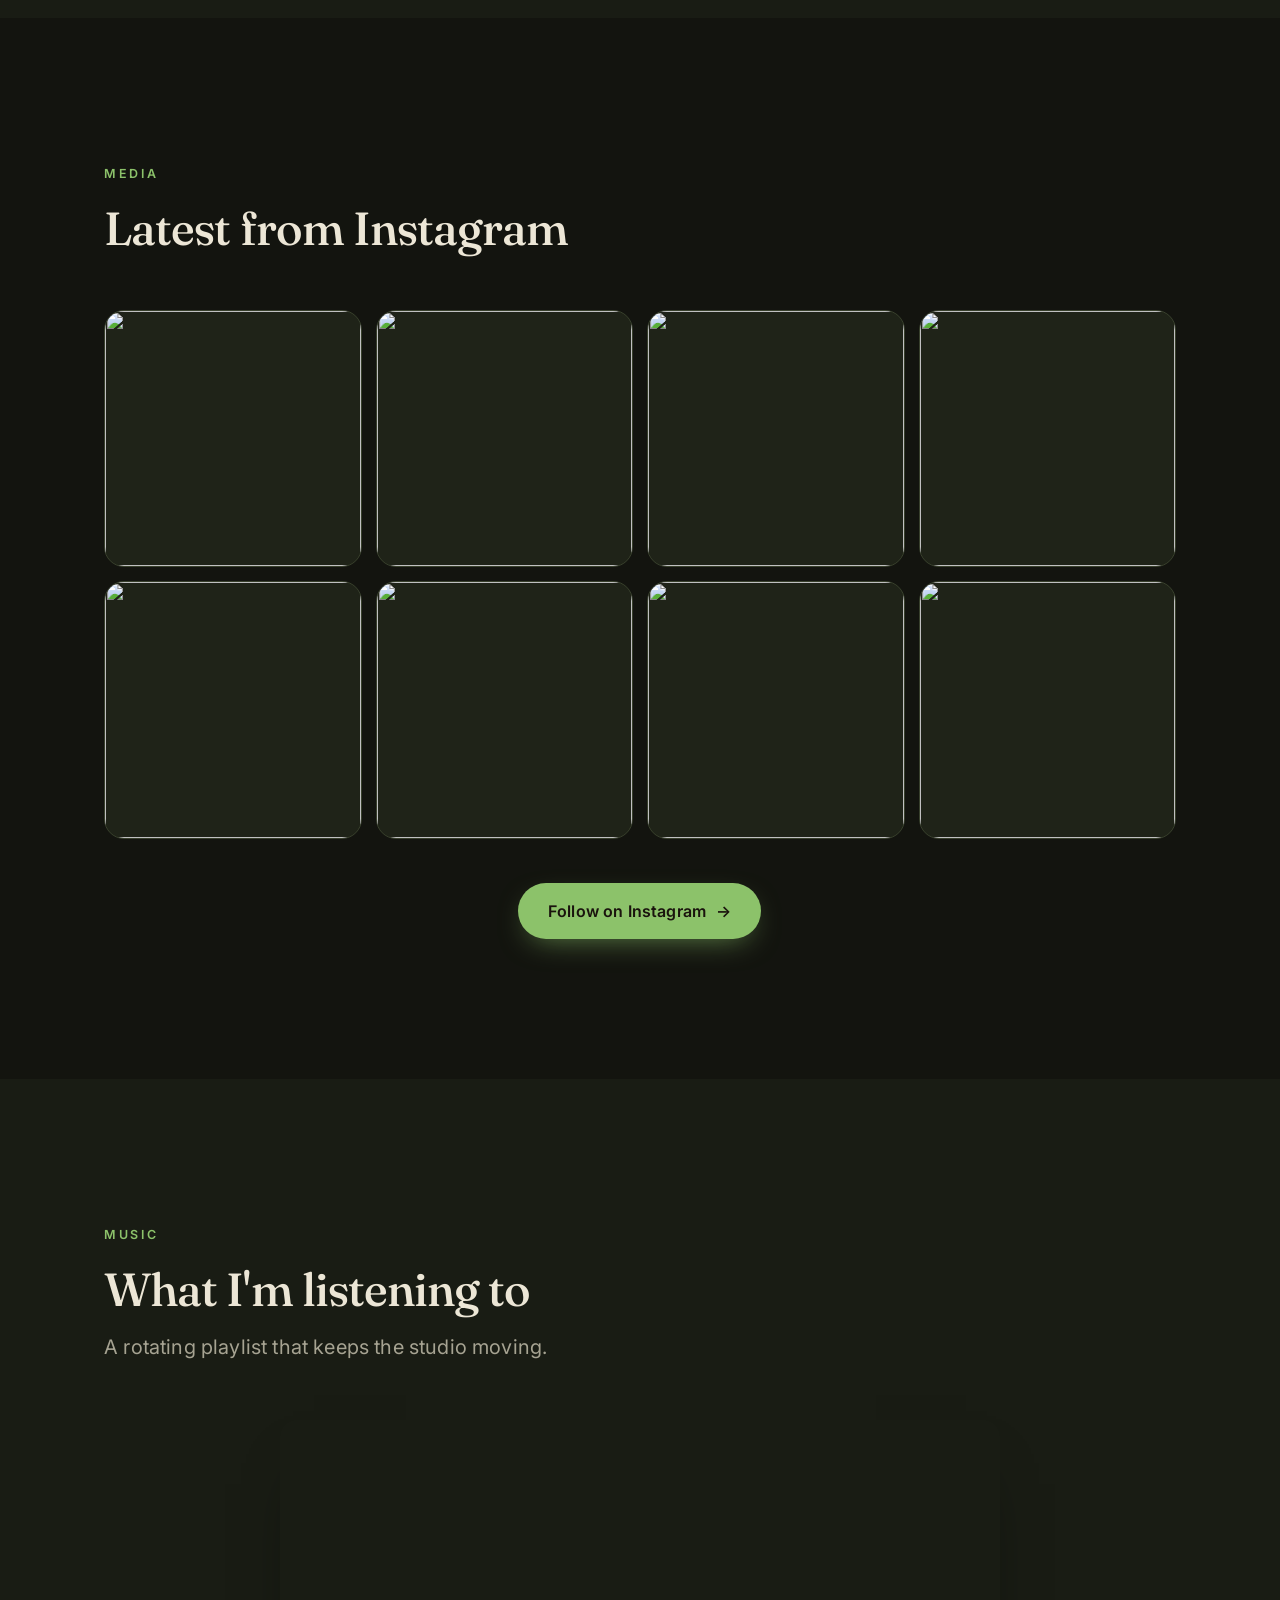
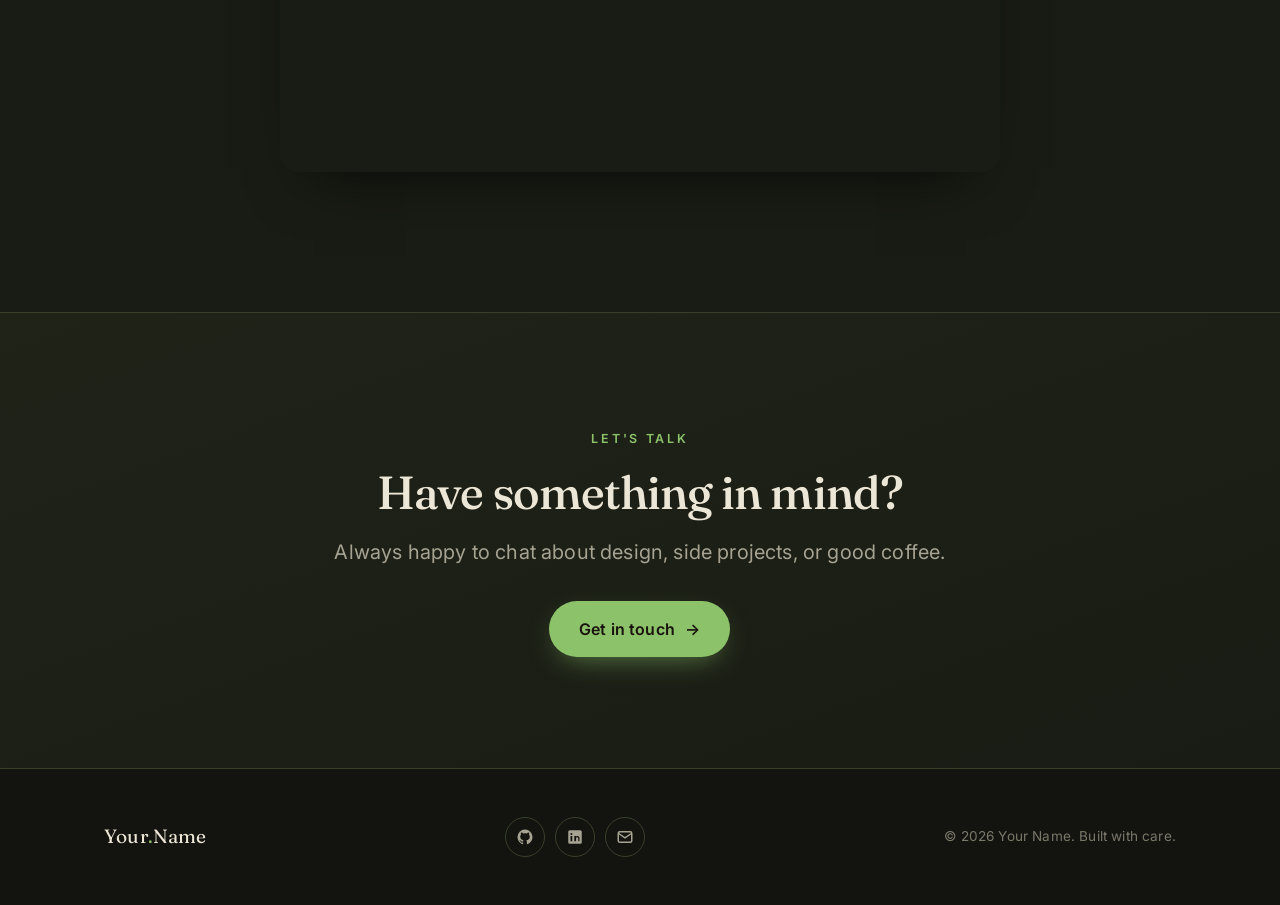
==== commit 94faef75: "Add files via upload" ====
--- a/index.html
+++ b/index.html
@@ -23,6 +23,8 @@
       <li><a class="nav__link" href="#projects">Projects</a></li>
       <li><a class="nav__link" href="#experience">Experience</a></li>
       <li><a class="nav__link" href="#blog">Blog</a></li>
+      <li><a class="nav__link" href="#media">Media</a></li>
+      <li><a class="nav__link" href="#music">Music</a></li>
     </ul>
     <button class="nav__toggle" aria-label="Menu">
       <svg viewBox="0 0 24 24" fill="none" stroke="currentColor" stroke-width="2"><path d="M3 6h18M3 12h18M3 18h18"/></svg>
@@ -35,11 +37,11 @@
     <span class="blob blob--leaf" style="width:340px;height:340px;top:12%;right:8%;"></span>
     <span class="blob blob--sage" style="width:300px;height:300px;bottom:8%;left:4%;animation-delay:-5s;"></span>
     <div class="container hero__inner">
-      <p class="eyebrow reveal">Designer · Maker · Writer</p>
-      <h1 class="reveal" data-delay="1">Calm, <span class="accent">considered</span> things, grown for the web.</h1>
-      <p class="lead reveal" data-delay="2">I'm Your Name. I design and build digital products with warmth, clarity, and care.</p>
+      <p class="eyebrow reveal">Student - Drummer - Writter</p>
+      <h1 class="reveal" data-delay="1">Hi, I'm <span class="accent">Leif.</span></h1>
+      <p class="lead reveal" data-delay="2">I'm a third year computer scientist at Colorado State University with a passion for creative design, and a love for drumming.</p>
       <div class="hero__actions reveal" data-delay="3">
-        <a href="#projects" class="btn btn--primary">See my work <span class="btn__arrow">→</span></a>
+        <a href="#projects" class="btn btn--primary">See my projects <span class="btn__arrow">→</span></a>
         <a href="#about" class="btn btn--ghost">About me</a>
       </div>
     </div>
@@ -54,10 +56,10 @@
     <div class="container about">
       <div class="reveal">
         <p class="eyebrow">About</p>
-        <h2>A maker at heart.</h2>
-        <p style="margin:18px 0;">Ten years of designing and building things that feel honest and human. I care about typography, the weight of a button, and the quiet moments between interactions.</p>
+        <h2>A creative.</h2>
+        <p style="margin:18px 0;">I've been designing and making things since I was young. Countless Roblox games, full servers and mods on platforms like Minecraft, and many school projects, have shown me so many subtlties about design culture and software.</p>
         <div class="stats">
-          <div><div class="stat__num">10+</div><div class="stat__label">YEARS</div></div>
+          <div><div class="stat__num">10+</div><div class="stat__label">Years tinkering and experimenting</div></div>
           <div><div class="stat__num">40+</div><div class="stat__label">PROJECTS</div></div>
           <div><div class="stat__num">∞</div><div class="stat__label">COFFEE</div></div>
         </div>
@@ -100,6 +102,27 @@
         <h2>Notes & writing</h2>
       </div>
       <div class="grid grid--3" data-render="blog"></div>
+      <div data-render="linkedin"></div>
+    </div>
+  </section>
+
+  <!-- ============ MEDIA / INSTAGRAM ============ -->
+  <section class="section" id="media">
+    <div class="container">
+      <div class="section__head reveal">
+        <p class="eyebrow">Media</p>
+        <h2>Latest from Instagram</h2>
+      </div>
+      <div data-render="media"></div>
+    </div>
+  </section>
+
+  <!-- ============ SPOTIFY / MUSIC ============ -->
+  <section class="section" id="music" style="background:var(--bg-soft);position:relative;overflow:hidden;">
+    <span class="blob blob--sage" style="width:300px;height:300px;top:-40px;right:-30px;animation-delay:-3s;"></span>
+    <div class="container">
+      <div class="section__head reveal" data-render="music-head"></div>
+      <div class="reveal" data-render="music"></div>
     </div>
   </section>
 
--- a/css/styles.css
+++ b/css/styles.css
@@ -414,3 +414,54 @@
 .modal__meta { font-size: 0.85rem; color: var(--gold); margin: 4px 0 6px; }
 .modal__title { margin-bottom: 18px; }
 body.modal-open { overflow: hidden; }
+
+/* ============================================================
+   LINKEDIN callout (inside the Blog section)
+   ============================================================ */
+.linkedin-card {
+  display: flex; align-items: center; gap: 22px; flex-wrap: wrap;
+  background: var(--surface); border: 1px solid var(--line); border-radius: var(--radius);
+  padding: 24px 28px; margin-top: 40px;
+  transition: transform 0.45s var(--bounce), border-color 0.4s var(--ease);
+}
+.linkedin-card:hover { transform: translateY(-4px); border-color: rgba(140,194,106,0.5); }
+.linkedin-card__icon {
+  flex: none; width: 52px; height: 52px; border-radius: 16px; display: grid; place-items: center;
+  background: rgba(140,194,106,0.14); color: var(--leaf);
+}
+.linkedin-card__icon svg { width: 26px; height: 26px; }
+.linkedin-card__text { flex: 1 1 280px; }
+.linkedin-card__text strong { color: var(--text); font-size: 1.05rem; }
+.linkedin-card__text p { font-size: 0.92rem; margin-top: 2px; }
+
+/* ============================================================
+   MEDIA / INSTAGRAM grid
+   ============================================================ */
+.media-grid { display: grid; grid-template-columns: repeat(4, 1fr); gap: 14px; }
+@media (max-width: 900px) { .media-grid { grid-template-columns: repeat(3, 1fr); } }
+@media (max-width: 560px) { .media-grid { grid-template-columns: repeat(2, 1fr); } }
+
+.media-tile {
+  position: relative; aspect-ratio: 1; display: block; overflow: hidden;
+  border-radius: 20px; background: var(--surface); border: 1px solid var(--line);
+}
+.media-tile img { width: 100%; height: 100%; object-fit: cover; transition: transform 0.7s var(--ease); }
+.media-tile:hover img { transform: scale(1.09); }
+.media-tile__cap {
+  position: absolute; inset: 0; display: flex; align-items: flex-end; padding: 16px;
+  color: var(--text); font-size: 0.85rem; line-height: 1.35; opacity: 0;
+  background: linear-gradient(transparent 45%, rgba(8,10,6,0.88));
+  transition: opacity 0.4s var(--ease);
+}
+.media-tile:hover .media-tile__cap { opacity: 1; }
+
+.section-foot { text-align: center; margin-top: 44px; }
+
+/* ============================================================
+   SPOTIFY embed
+   ============================================================ */
+.spotify-wrap { max-width: 720px; margin: 0 auto; }
+.spotify-wrap iframe {
+  width: 100%; border: 0; border-radius: 18px; display: block;
+  box-shadow: 0 30px 60px -34px rgba(0,0,0,0.8);
+}
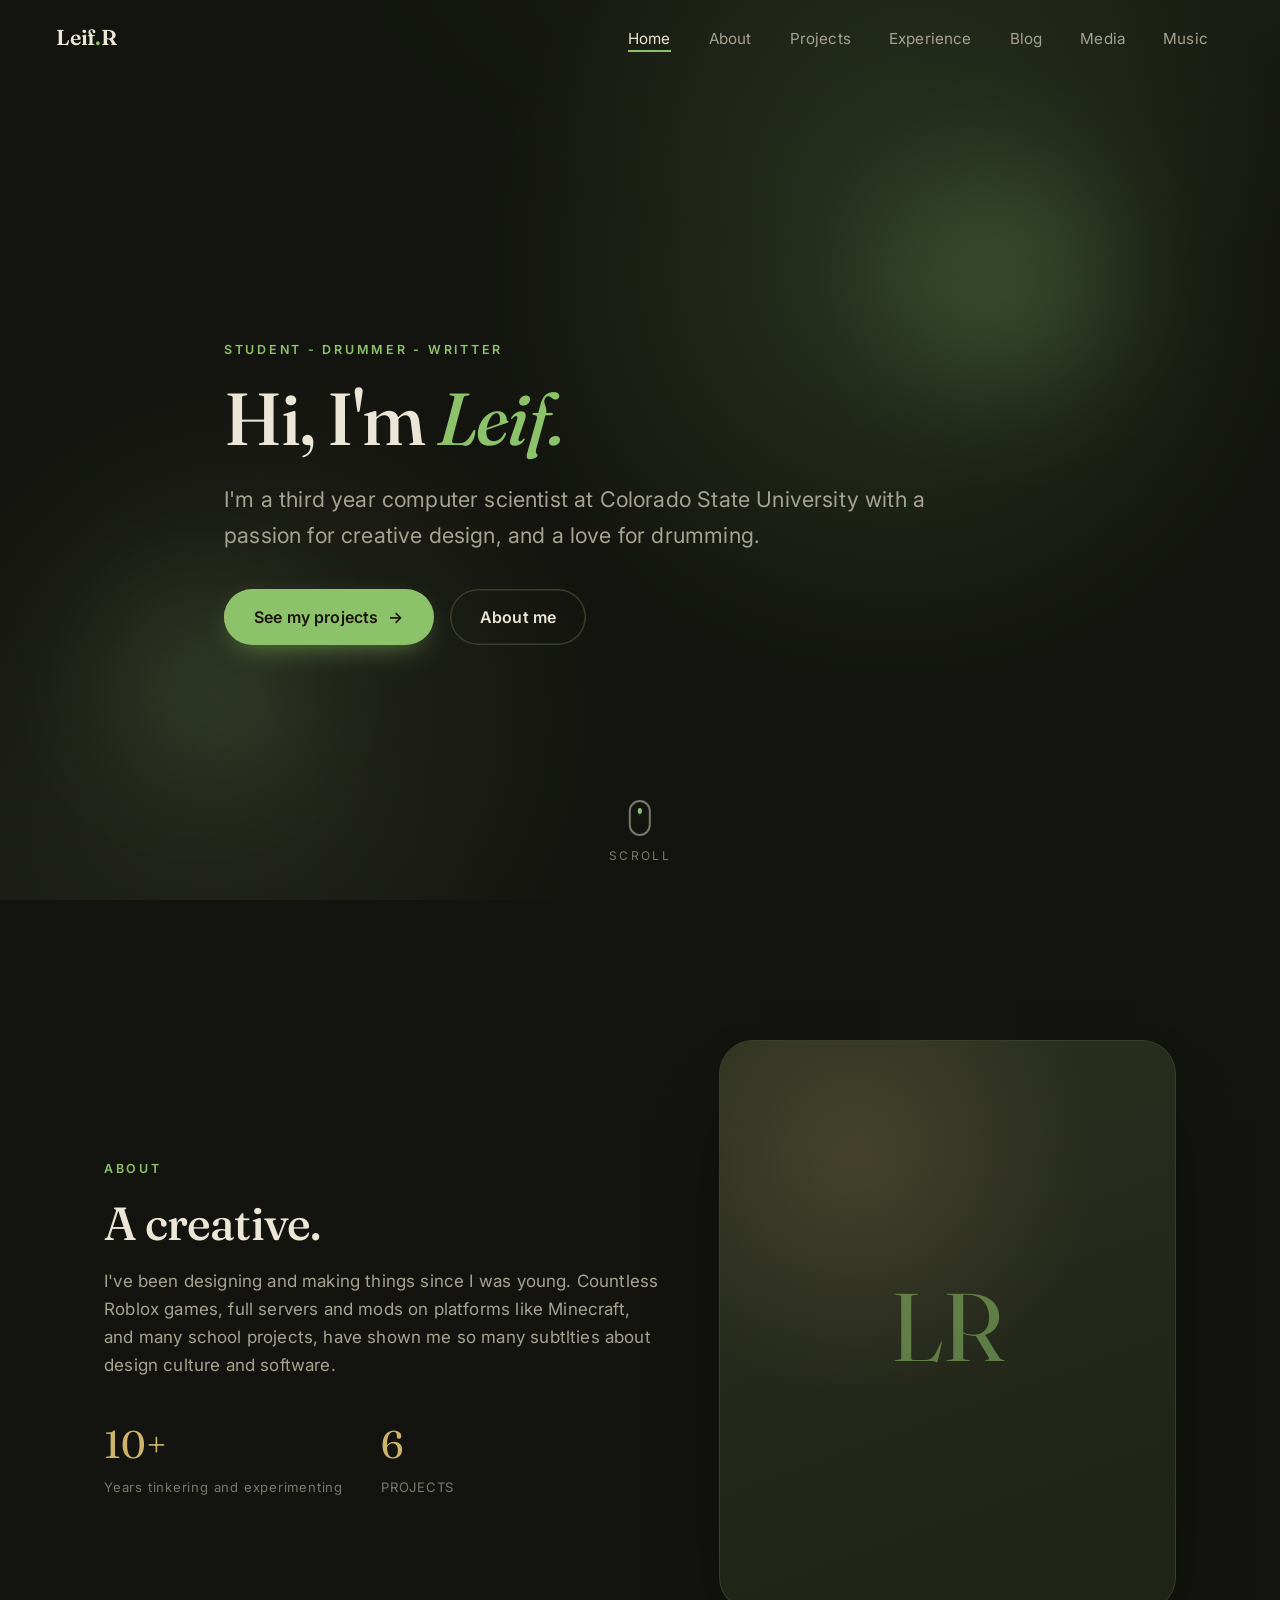
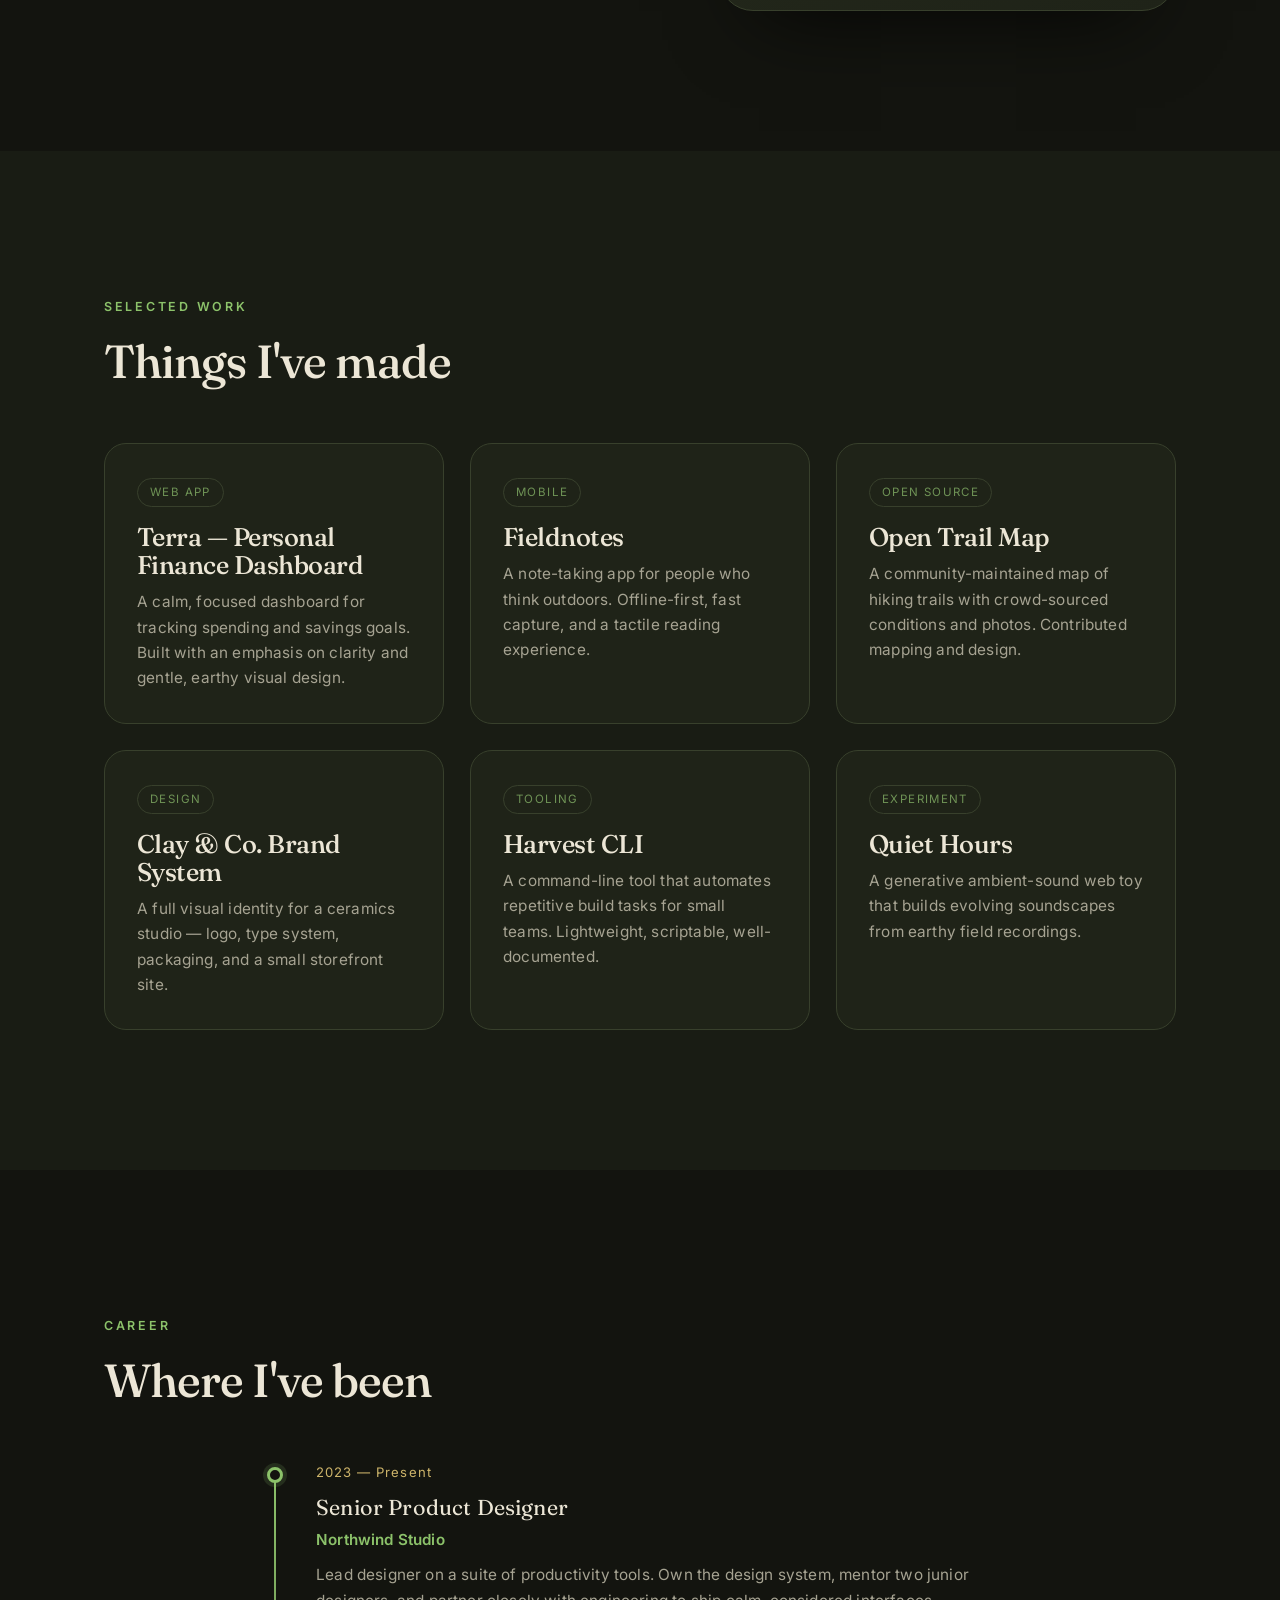
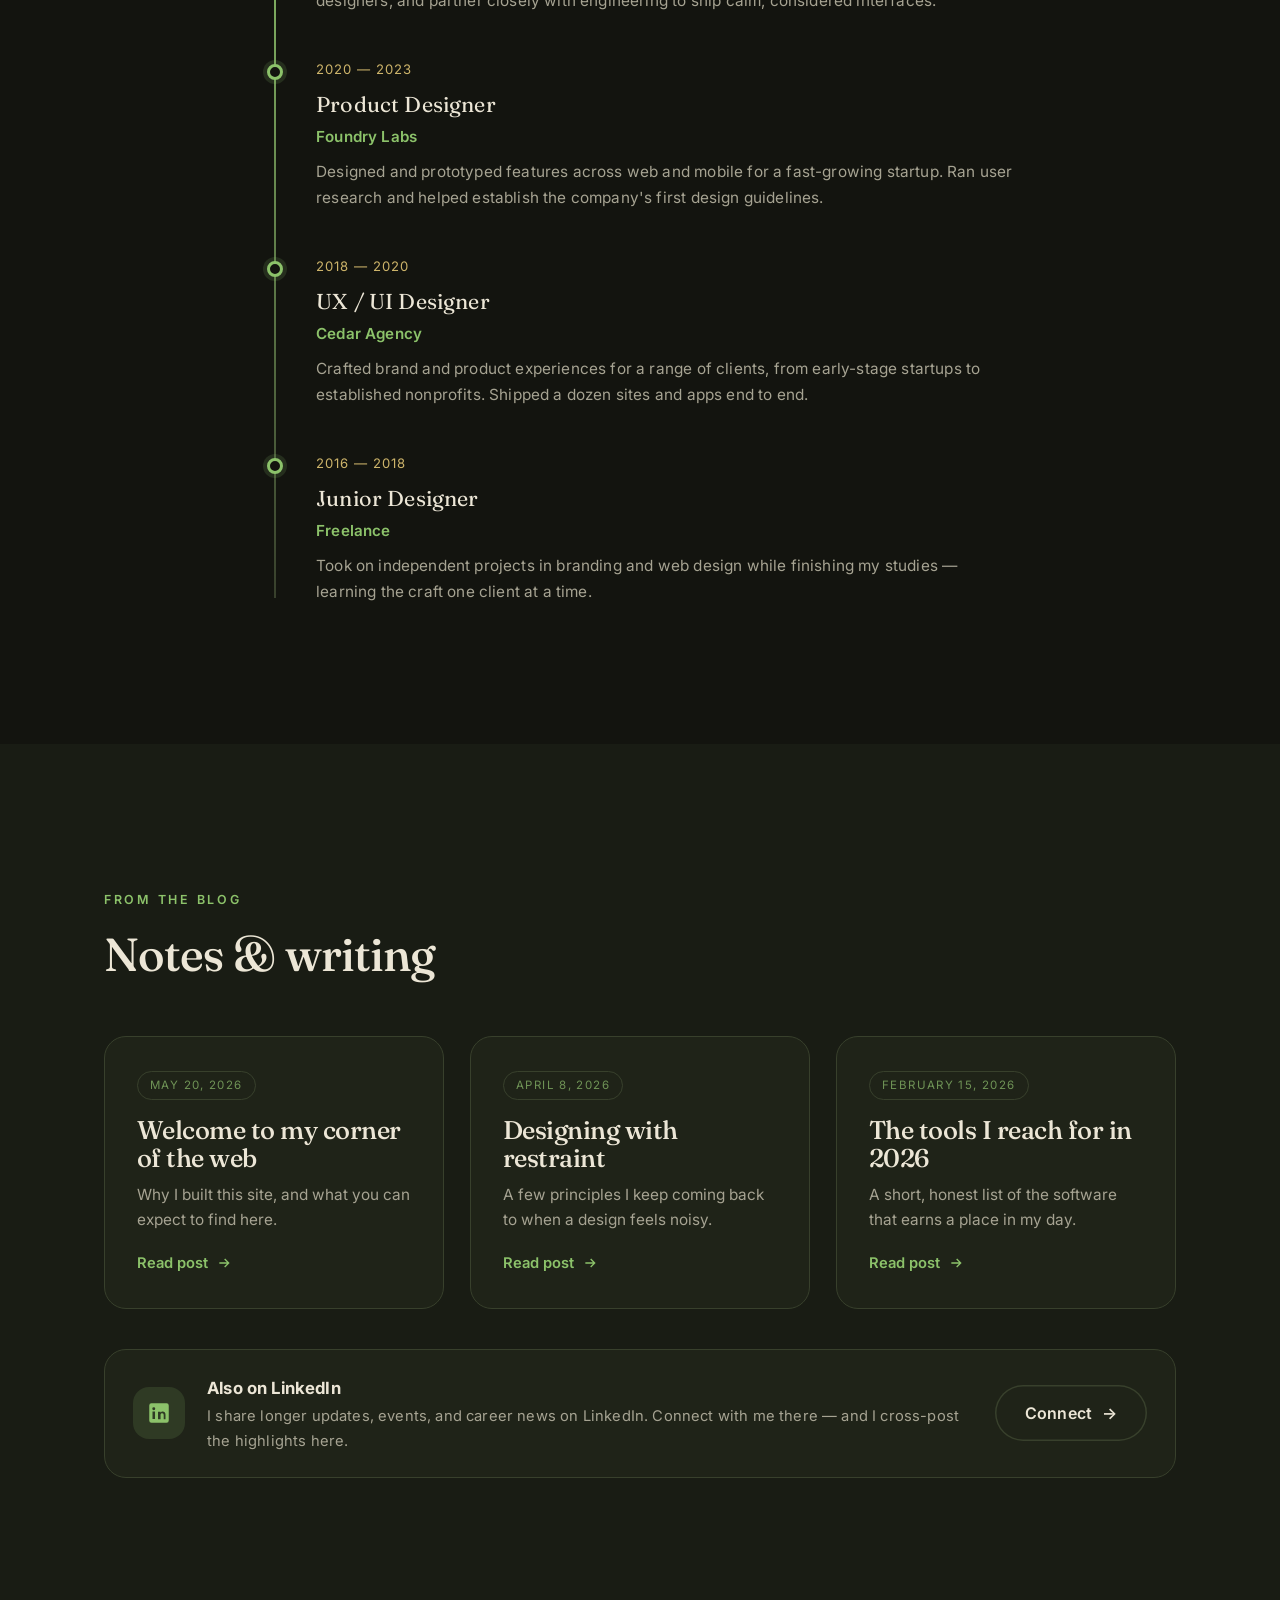
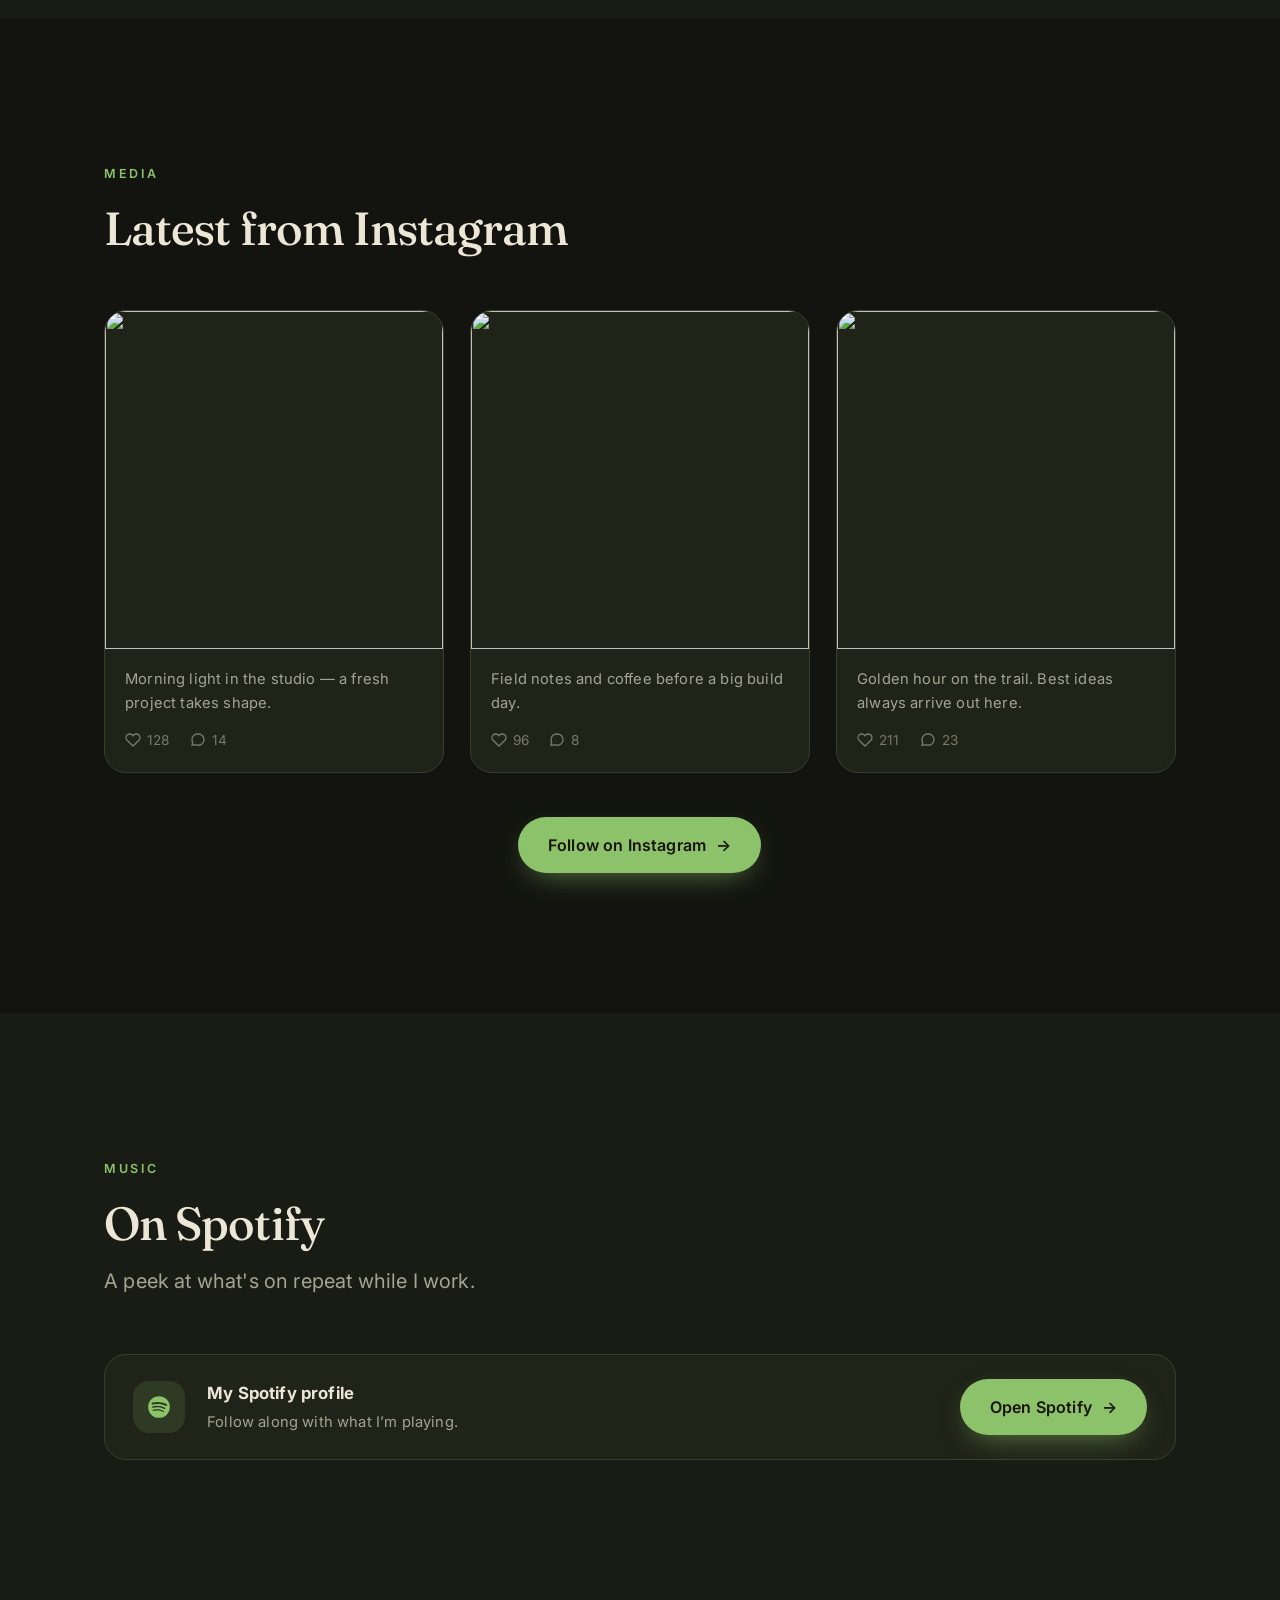
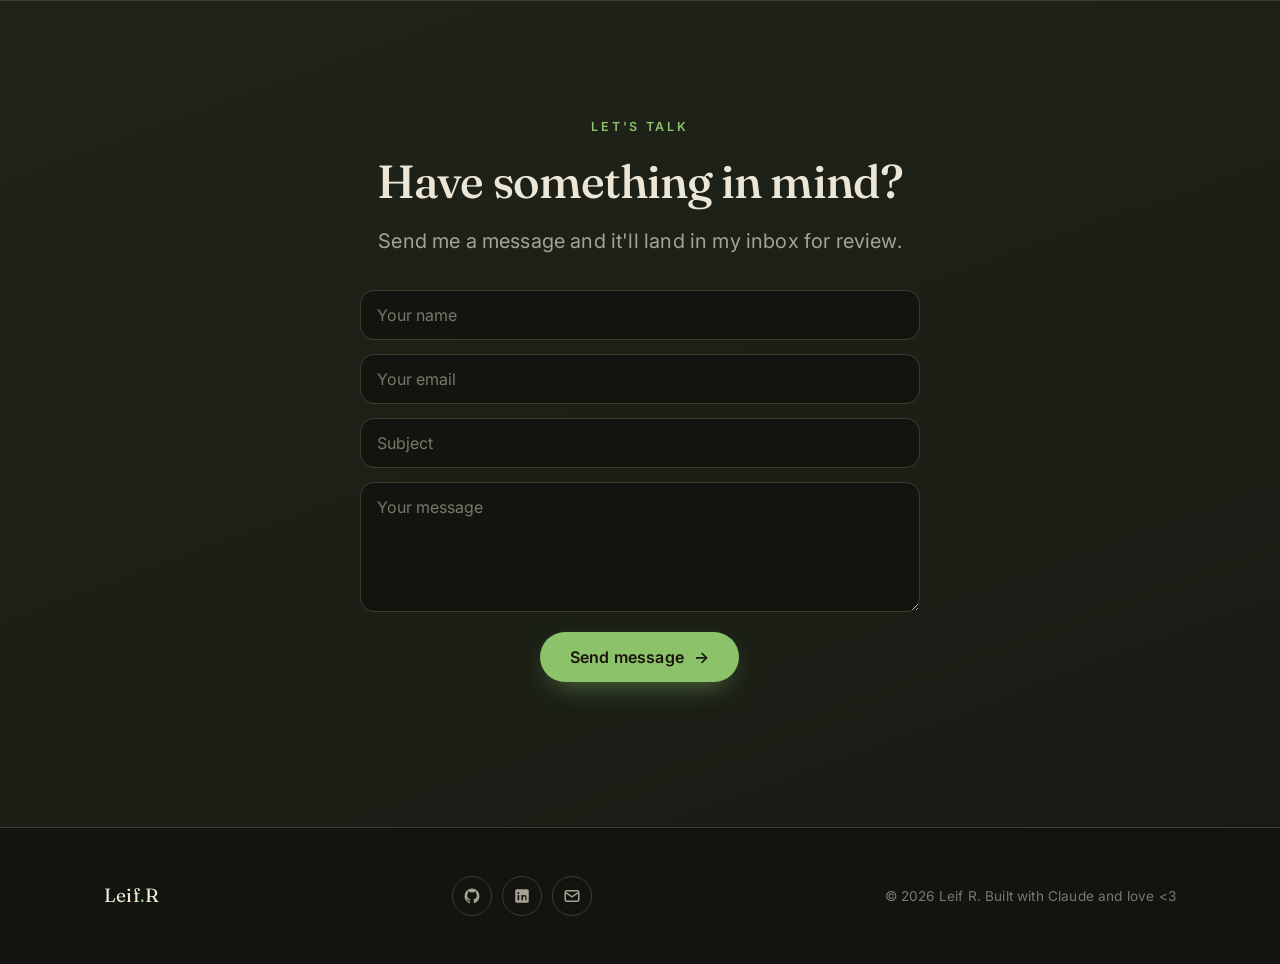
==== commit f6c5bcc6: "Add files via upload" ====
--- a/index.html
+++ b/index.html
@@ -3,8 +3,8 @@
 <head>
   <meta charset="UTF-8" />
   <meta name="viewport" content="width=device-width, initial-scale=1.0" />
-  <title>Your Name — Designer & Maker</title>
-  <meta name="description" content="The personal site of Your Name — designer, maker, and writer." />
+  <title>Leif R — Designer & Maker</title>
+  <meta name="description" content="The personal site of Leif R — designer, maker, and writer." />
 
   <link rel="preconnect" href="https://fonts.googleapis.com" />
   <link rel="preconnect" href="https://fonts.gstatic.com" crossorigin />
@@ -16,7 +16,7 @@
 
   <!-- ============ NAV ============ -->
   <nav class="nav">
-    <a href="#home" class="nav__brand">Your<span>.</span>Name</a>
+    <a href="#home" class="nav__brand">Leif<span>.</span>R</a>
     <ul class="nav__links">
       <li><a class="nav__link" href="#home">Home</a></li>
       <li><a class="nav__link" href="#about">About</a></li>
@@ -60,12 +60,11 @@
         <p style="margin:18px 0;">I've been designing and making things since I was young. Countless Roblox games, full servers and mods on platforms like Minecraft, and many school projects, have shown me so many subtlties about design culture and software.</p>
         <div class="stats">
           <div><div class="stat__num">10+</div><div class="stat__label">Years tinkering and experimenting</div></div>
-          <div><div class="stat__num">40+</div><div class="stat__label">PROJECTS</div></div>
-          <div><div class="stat__num">∞</div><div class="stat__label">COFFEE</div></div>
+          <div><div class="stat__num" data-project-count>6</div><div class="stat__label">PROJECTS</div></div>
         </div>
       </div>
-      <div class="about__media reveal" data-delay="2">
-        <div class="initials">YN</div>
+      <div class="about__media reveal" data-delay="2" data-render="about-media">
+        <div class="initials">LR</div>
       </div>
     </div>
   </section>
@@ -131,21 +130,32 @@
     <div class="container reveal">
       <p class="eyebrow">Let's talk</p>
       <h2>Have something in mind?</h2>
-      <p class="lead">Always happy to chat about design, side projects, or good coffee.</p>
-      <a href="mailto:you@example.com" class="btn btn--primary">Get in touch <span class="btn__arrow">→</span></a>
+      <p class="lead" style="margin:0 auto 32px;">Send me a message and it'll land in my inbox for review.</p>
+
+      <!-- Netlify Forms: submissions appear in your Netlify dashboard → Forms -->
+      <form name="contact" method="POST" data-netlify="true" netlify-honeypot="bot-field" class="contact-form" data-contact>
+        <input type="hidden" name="form-name" value="contact" />
+        <p hidden><label>Leave this empty: <input name="bot-field" /></label></p>
+        <input type="text" name="name" placeholder="Your name" required />
+        <input type="email" name="email" placeholder="Your email" required />
+        <input type="text" name="subject" placeholder="Subject" required />
+        <textarea name="message" placeholder="Your message" required></textarea>
+        <button type="submit" class="btn btn--primary">Send message <span class="btn__arrow">→</span></button>
+        <p class="form-status" data-form-status aria-live="polite"></p>
+      </form>
     </div>
   </section>
 
   <!-- ============ FOOTER ============ -->
   <footer class="footer">
     <div class="container footer__inner">
-      <div class="footer__brand">Your<span style="color:var(--leaf)">.</span>Name</div>
+      <div class="footer__brand">Leif<span style="color:var(--leaf)">.</span>R</div>
       <div class="footer__socials">
         <a href="#" aria-label="GitHub"><svg viewBox="0 0 24 24" fill="currentColor"><path d="M12 2A10 10 0 002 12c0 4.42 2.87 8.17 6.84 9.5.5.09.66-.22.66-.48v-1.7c-2.78.6-3.37-1.34-3.37-1.34-.45-1.16-1.11-1.47-1.11-1.47-.91-.62.07-.6.07-.6 1 .07 1.53 1.03 1.53 1.03.89 1.53 2.34 1.09 2.91.83.09-.65.35-1.09.63-1.34-2.22-.25-4.55-1.11-4.55-4.94 0-1.09.39-1.98 1.03-2.68-.1-.25-.45-1.27.1-2.65 0 0 .84-.27 2.75 1.02a9.5 9.5 0 015 0c1.91-1.29 2.75-1.02 2.75-1.02.55 1.38.2 2.4.1 2.65.64.7 1.03 1.59 1.03 2.68 0 3.84-2.34 4.69-4.57 4.94.36.31.68.92.68 1.85v2.74c0 .27.16.58.67.48A10 10 0 0022 12 10 10 0 0012 2z"/></svg></a>
         <a href="#" aria-label="LinkedIn"><svg viewBox="0 0 24 24" fill="currentColor"><path d="M19 3a2 2 0 012 2v14a2 2 0 01-2 2H5a2 2 0 01-2-2V5a2 2 0 012-2h14zM8.34 17.5v-7H6v7h2.34zM7.17 9.43a1.36 1.36 0 100-2.72 1.36 1.36 0 000 2.72zM18 17.5v-3.85c0-2.06-1.1-3.02-2.57-3.02-1.18 0-1.71.65-2 1.11v-.95H11.1v7h2.33v-3.9c0-.25.02-.5.09-.68.2-.5.65-1.02 1.42-1.02 1 0 1.4.76 1.4 1.88v3.72H18z"/></svg></a>
         <a href="mailto:you@example.com" aria-label="Email"><svg viewBox="0 0 24 24" fill="none" stroke="currentColor" stroke-width="2"><rect x="3" y="5" width="18" height="14" rx="2"/><path d="m3 7 9 6 9-6"/></svg></a>
       </div>
-      <div class="footer__copy">© <span data-year>2026</span> Your Name. Built with care.</div>
+      <div class="footer__copy">© <span data-year>2026</span> Leif R. Built with Claude and love &lt;3</div>
     </div>
   </footer>
 
--- a/css/styles.css
+++ b/css/styles.css
@@ -279,7 +279,7 @@
   display: inline-block; font-size: 0.72rem; letter-spacing: 0.12em; text-transform: uppercase;
   color: var(--sage); border: 1px solid var(--line); border-radius: 999px; padding: 4px 12px; margin-bottom: 16px;
 }
-.card h3 { margin-bottom: 10px; }
+.card h3 { margin-bottom: 10px; color: var(--text); }
 .card p { font-size: 0.96rem; }
 .card__link {
   margin-top: 18px; display: inline-flex; align-items: center; gap: 8px;
@@ -416,23 +416,61 @@
 body.modal-open { overflow: hidden; }
 
 /* ============================================================
-   LINKEDIN callout (inside the Blog section)
-   ============================================================ */
-.linkedin-card {
+   SOCIAL callout card (LinkedIn, Spotify, …)
+   ============================================================ */
+.social-card {
   display: flex; align-items: center; gap: 22px; flex-wrap: wrap;
   background: var(--surface); border: 1px solid var(--line); border-radius: var(--radius);
   padding: 24px 28px; margin-top: 40px;
   transition: transform 0.45s var(--bounce), border-color 0.4s var(--ease);
 }
-.linkedin-card:hover { transform: translateY(-4px); border-color: rgba(140,194,106,0.5); }
-.linkedin-card__icon {
+.social-card:hover { transform: translateY(-4px); border-color: rgba(140,194,106,0.5); }
+.social-card__icon {
   flex: none; width: 52px; height: 52px; border-radius: 16px; display: grid; place-items: center;
   background: rgba(140,194,106,0.14); color: var(--leaf);
 }
-.linkedin-card__icon svg { width: 26px; height: 26px; }
-.linkedin-card__text { flex: 1 1 280px; }
-.linkedin-card__text strong { color: var(--text); font-size: 1.05rem; }
-.linkedin-card__text p { font-size: 0.92rem; margin-top: 2px; }
+.social-card__icon svg { width: 26px; height: 26px; }
+.social-card__text { flex: 1 1 280px; }
+.social-card__text strong { color: var(--text); font-size: 1.05rem; }
+.social-card__text p { font-size: 0.92rem; margin-top: 2px; }
+
+/* ============================================================
+   INSTAGRAM post cards (3 recent, with metrics)
+   ============================================================ */
+.ig-card {
+  background: var(--surface); border: 1px solid var(--line); border-radius: var(--radius);
+  overflow: hidden; display: block;
+  transition: transform 0.45s var(--bounce), border-color 0.4s var(--ease), box-shadow 0.4s var(--ease);
+}
+.ig-card:hover { transform: translateY(-8px) scale(1.02); border-color: rgba(140,194,106,0.5); box-shadow: 0 34px 64px -32px rgba(0,0,0,0.85); }
+.ig-card__media { display: block; aspect-ratio: 1; overflow: hidden; }
+.ig-card__media img { width: 100%; height: 100%; object-fit: cover; transition: transform 0.7s var(--ease); }
+.ig-card:hover .ig-card__media img { transform: scale(1.08); }
+.ig-card__body { padding: 18px 20px 20px; }
+.ig-card__desc { font-size: 0.92rem; color: var(--text-mut); }
+.ig-metrics { display: flex; gap: 20px; margin-top: 14px; color: var(--text-dim); font-size: 0.85rem; }
+.ig-metrics span { display: inline-flex; align-items: center; gap: 6px; }
+.ig-metrics svg { width: 16px; height: 16px; }
+
+/* ============================================================
+   CONTACT FORM (Netlify Forms)
+   ============================================================ */
+.contact-form { max-width: 560px; margin: 0 auto; display: grid; gap: 14px; text-align: left; }
+.contact-form input, .contact-form textarea {
+  width: 100%; background: var(--bg); border: 1px solid var(--line); border-radius: 14px;
+  padding: 14px 16px; color: var(--text); font-family: var(--sans); font-size: 1rem;
+  transition: border-color 0.3s var(--ease);
+}
+.contact-form input:focus, .contact-form textarea:focus { outline: none; border-color: var(--leaf); }
+.contact-form textarea { resize: vertical; min-height: 130px; }
+.contact-form .btn { justify-self: center; margin-top: 6px; }
+.contact-form ::placeholder { color: var(--text-dim); }
+.form-status { text-align: center; font-size: 0.92rem; min-height: 1.2em; margin-top: 4px; }
+.form-status.ok { color: var(--leaf); }
+.form-status.err { color: var(--gold); }
+
+/* About portrait image (overrides the placeholder initials) */
+.about__media img { width: 100%; height: 100%; object-fit: cover; }
 
 /* ============================================================
    MEDIA / INSTAGRAM grid
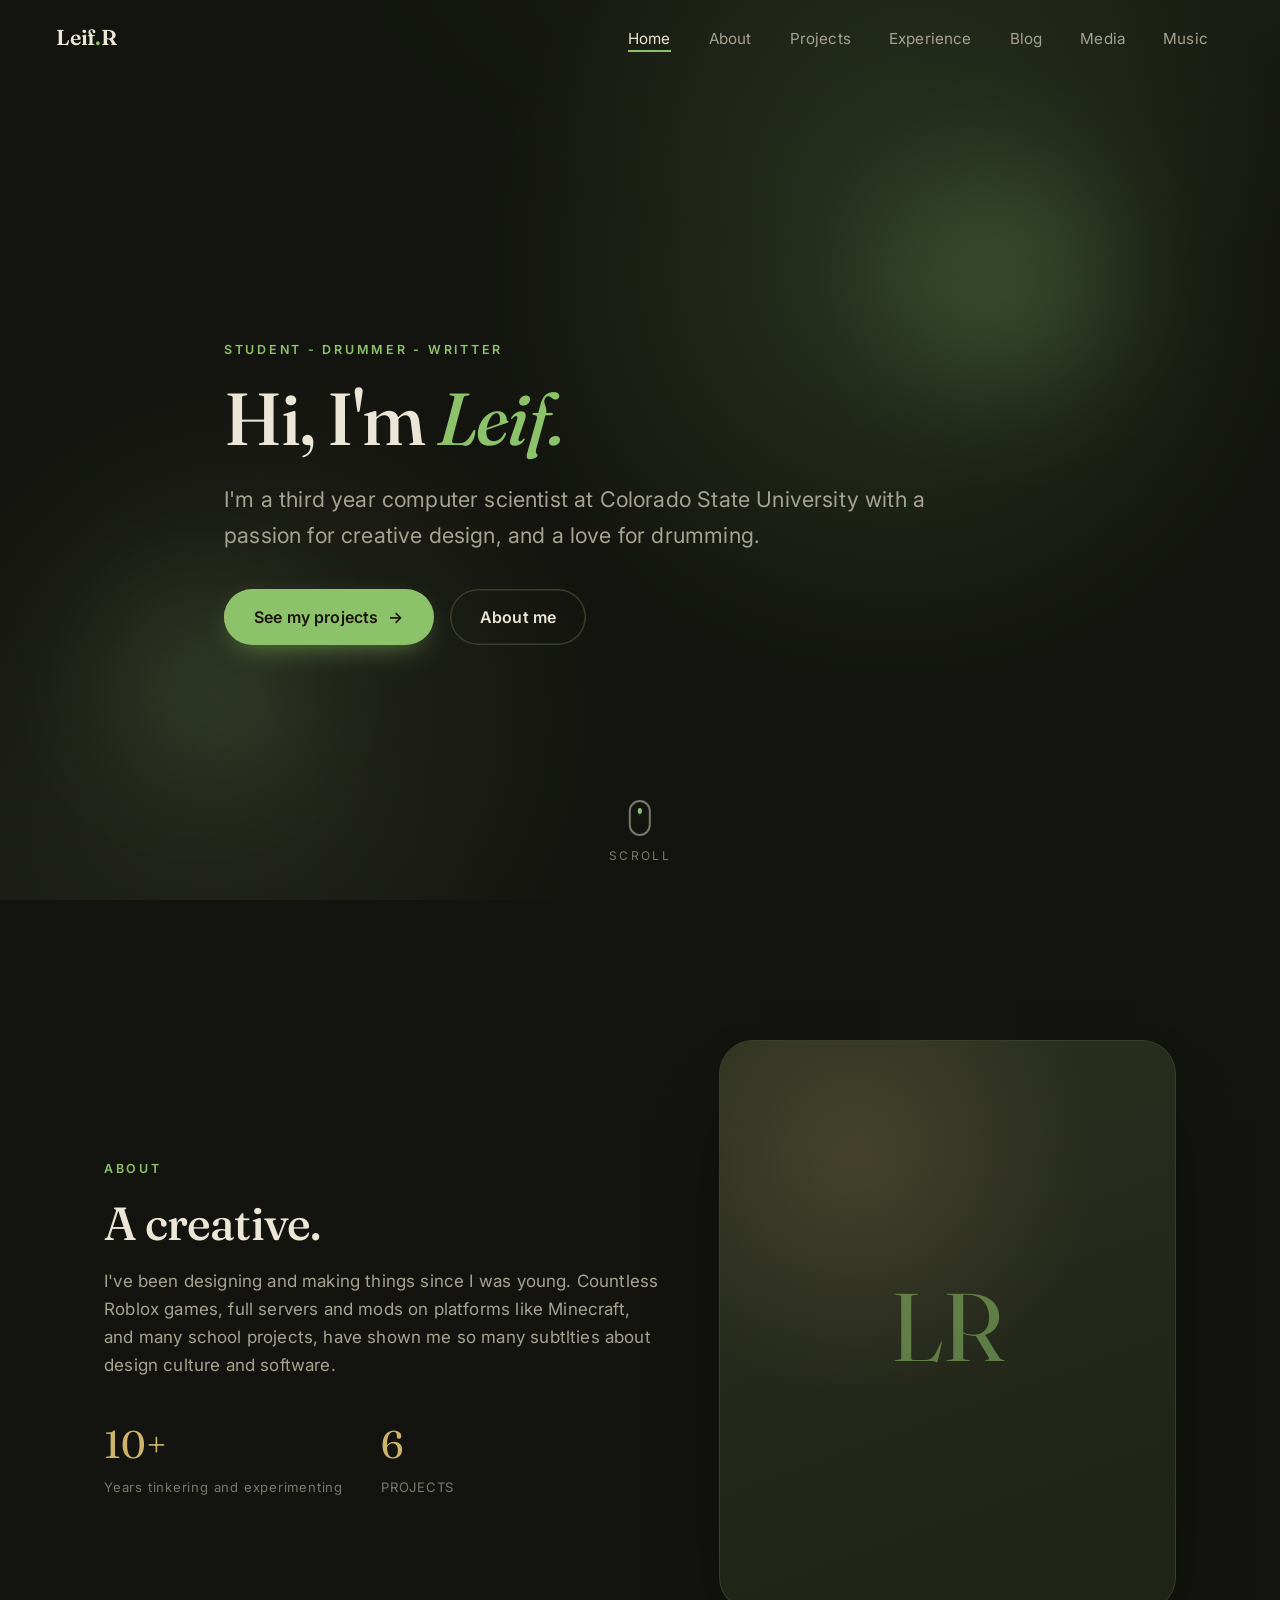
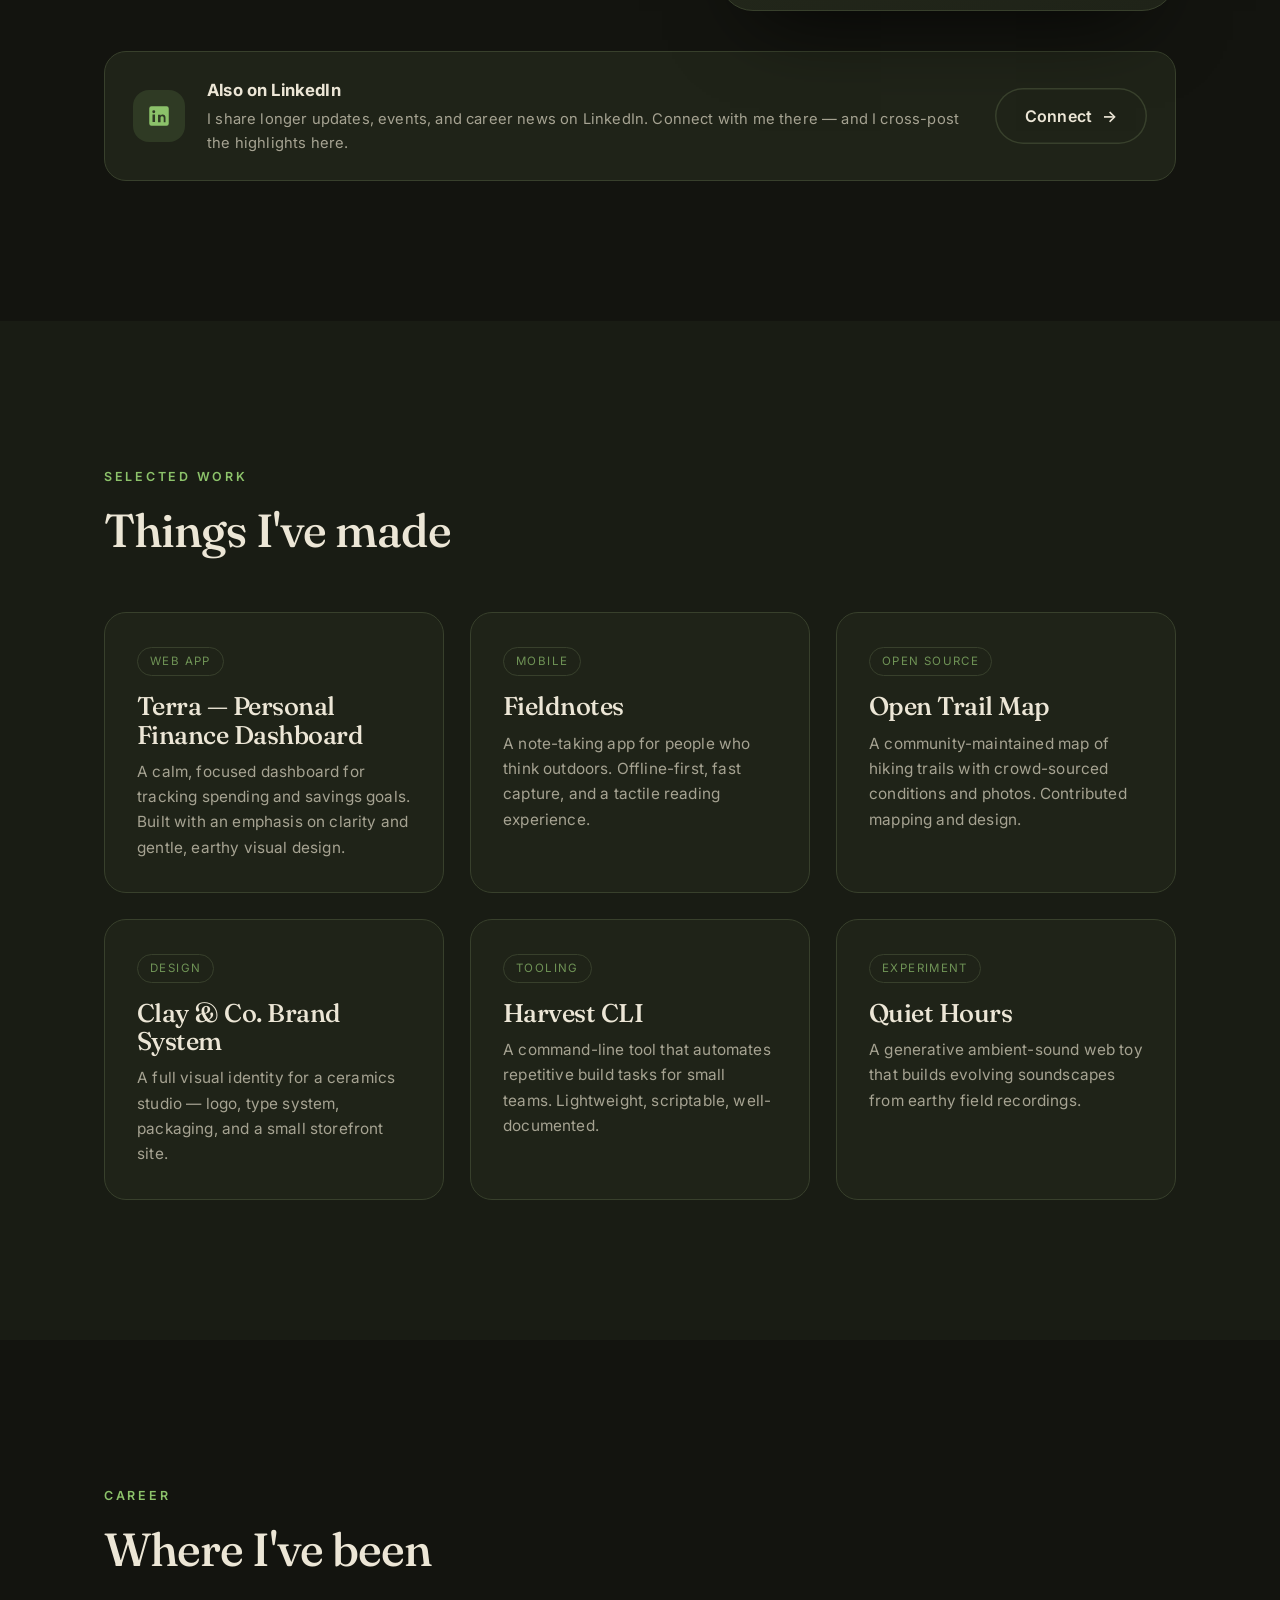
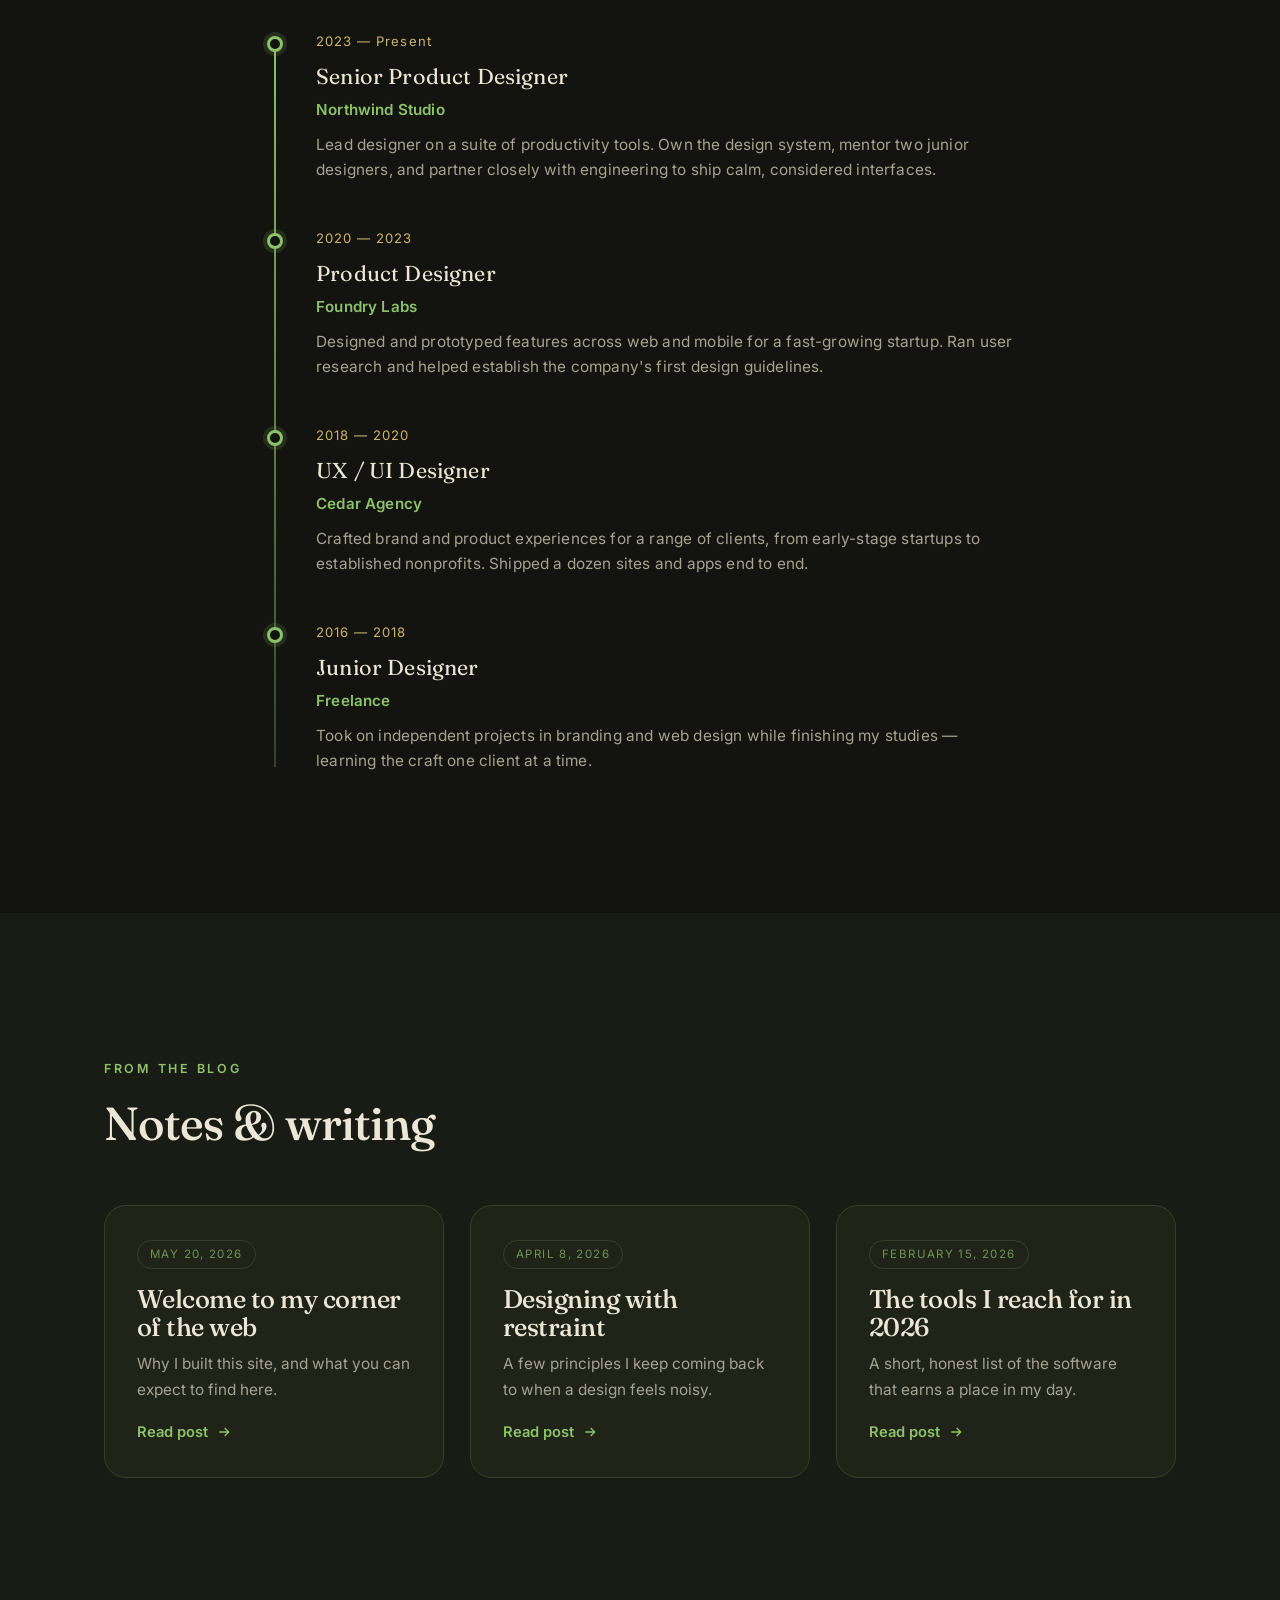
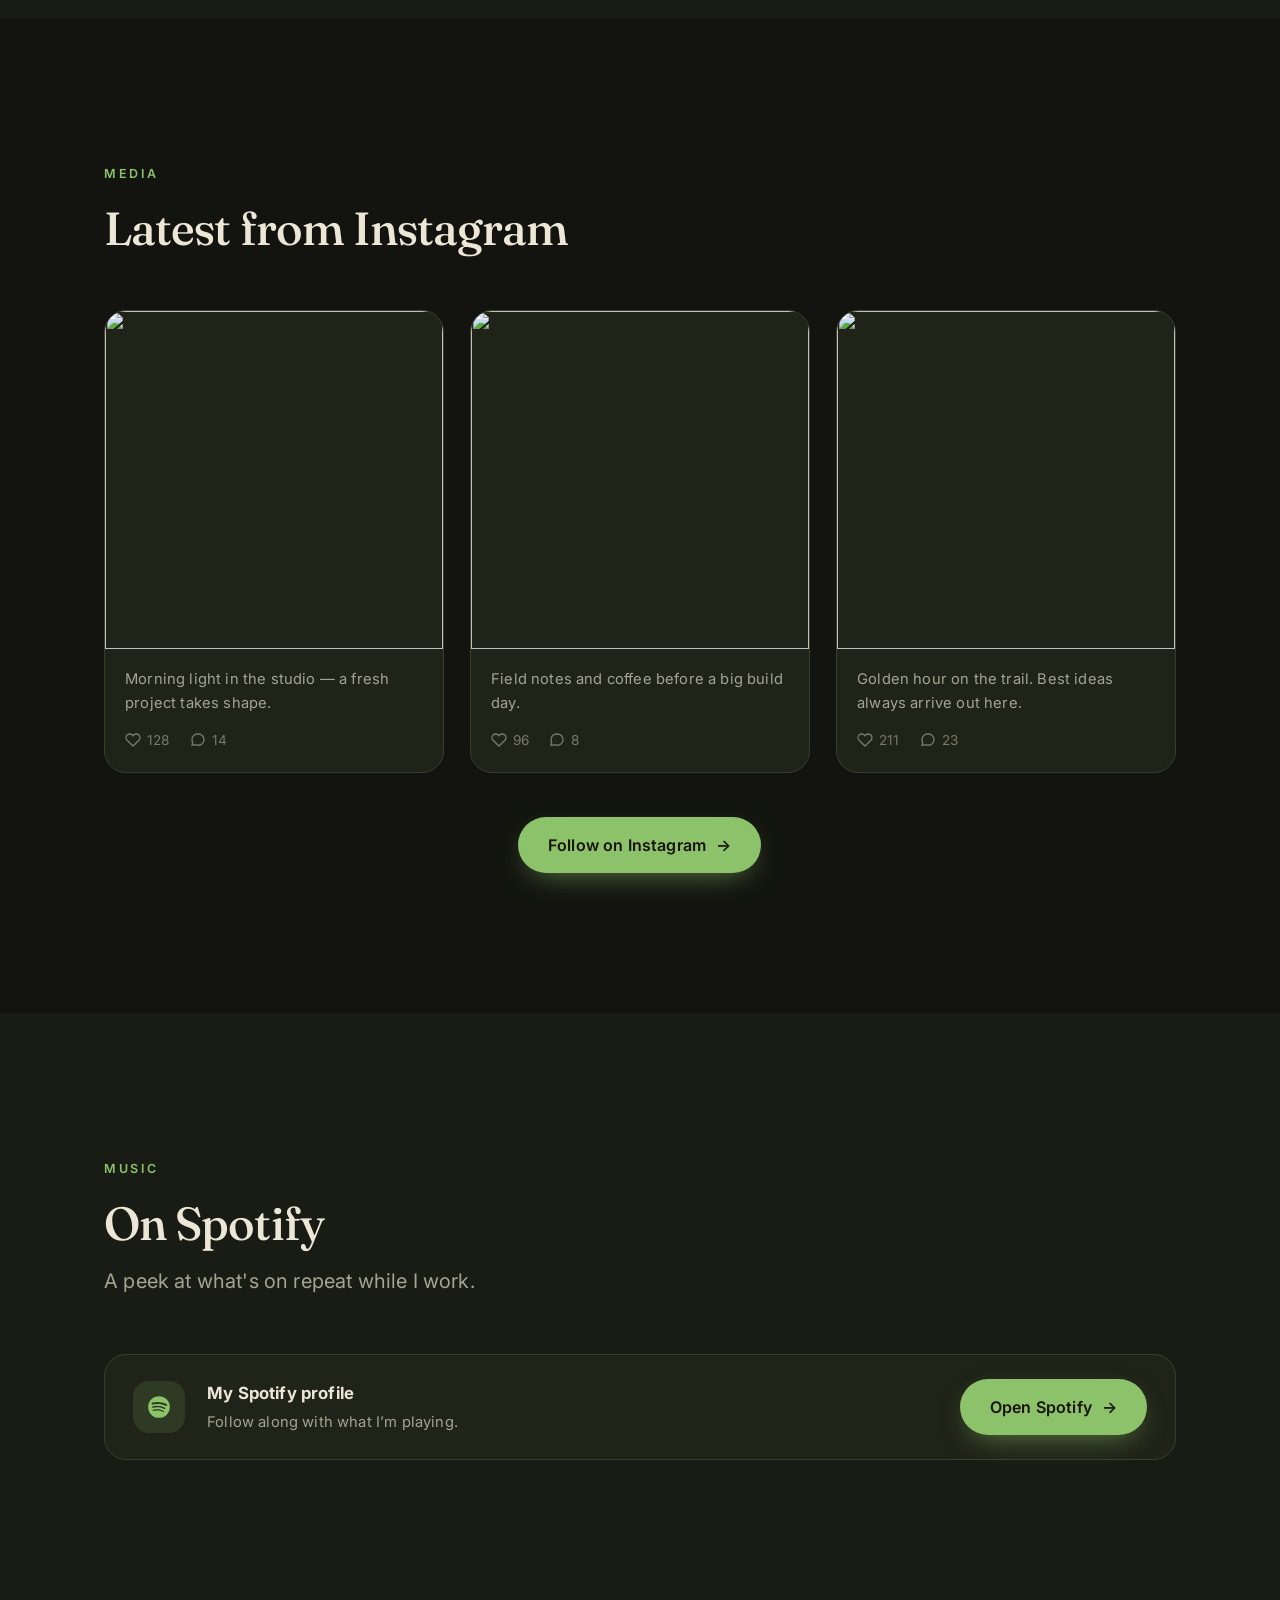
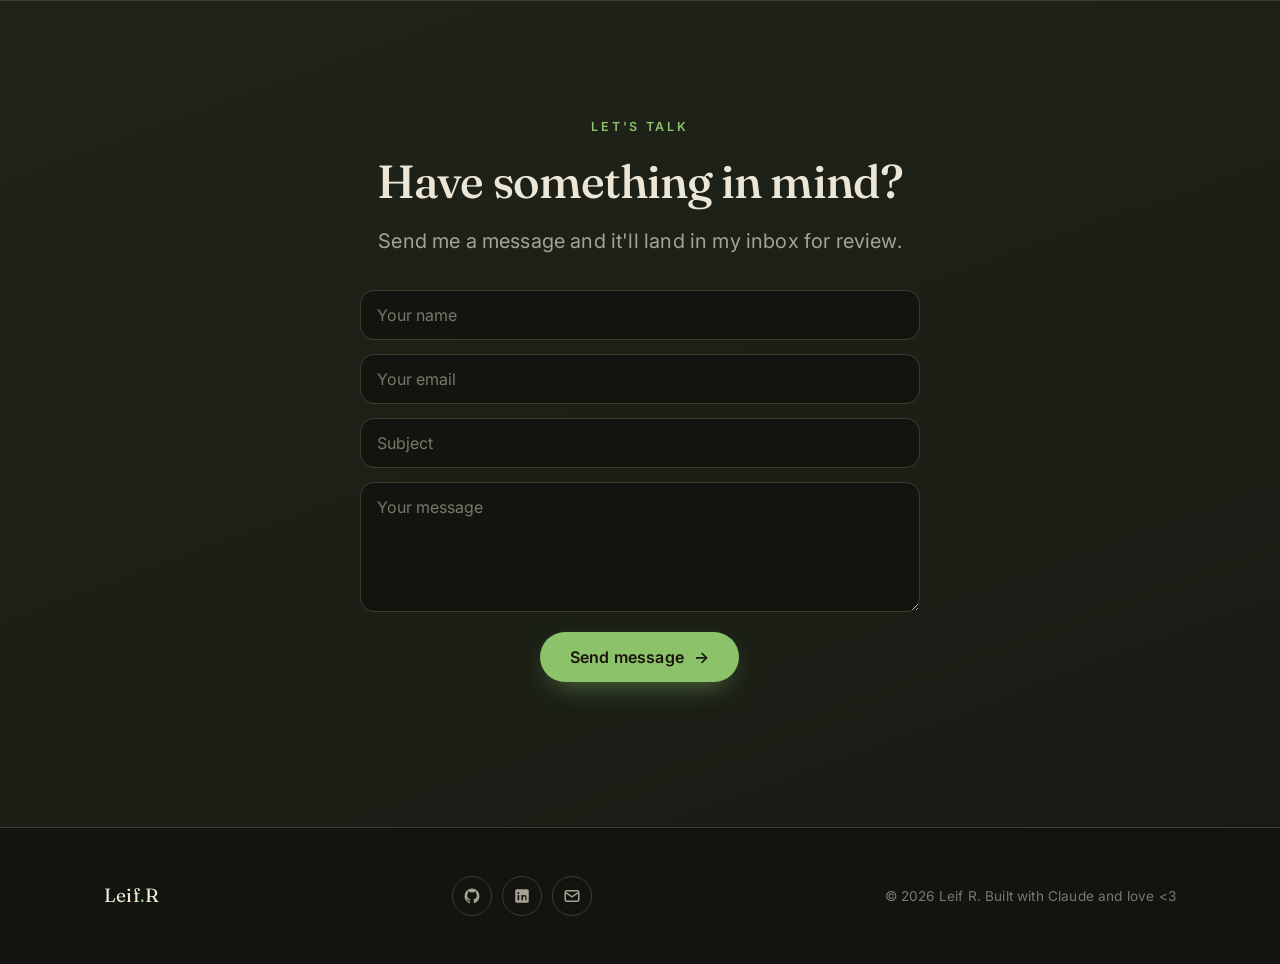
==== commit a4f0a659: "Add files via upload" ====
--- a/index.html
+++ b/index.html
@@ -67,6 +67,7 @@
         <div class="initials">LR</div>
       </div>
     </div>
+    <div class="container" style="padding-top:0;" data-render="linkedin"></div>
   </section>
 
   <!-- ============ PROJECTS ============ -->
@@ -101,7 +102,6 @@
         <h2>Notes & writing</h2>
       </div>
       <div class="grid grid--3" data-render="blog"></div>
-      <div data-render="linkedin"></div>
     </div>
   </section>
 
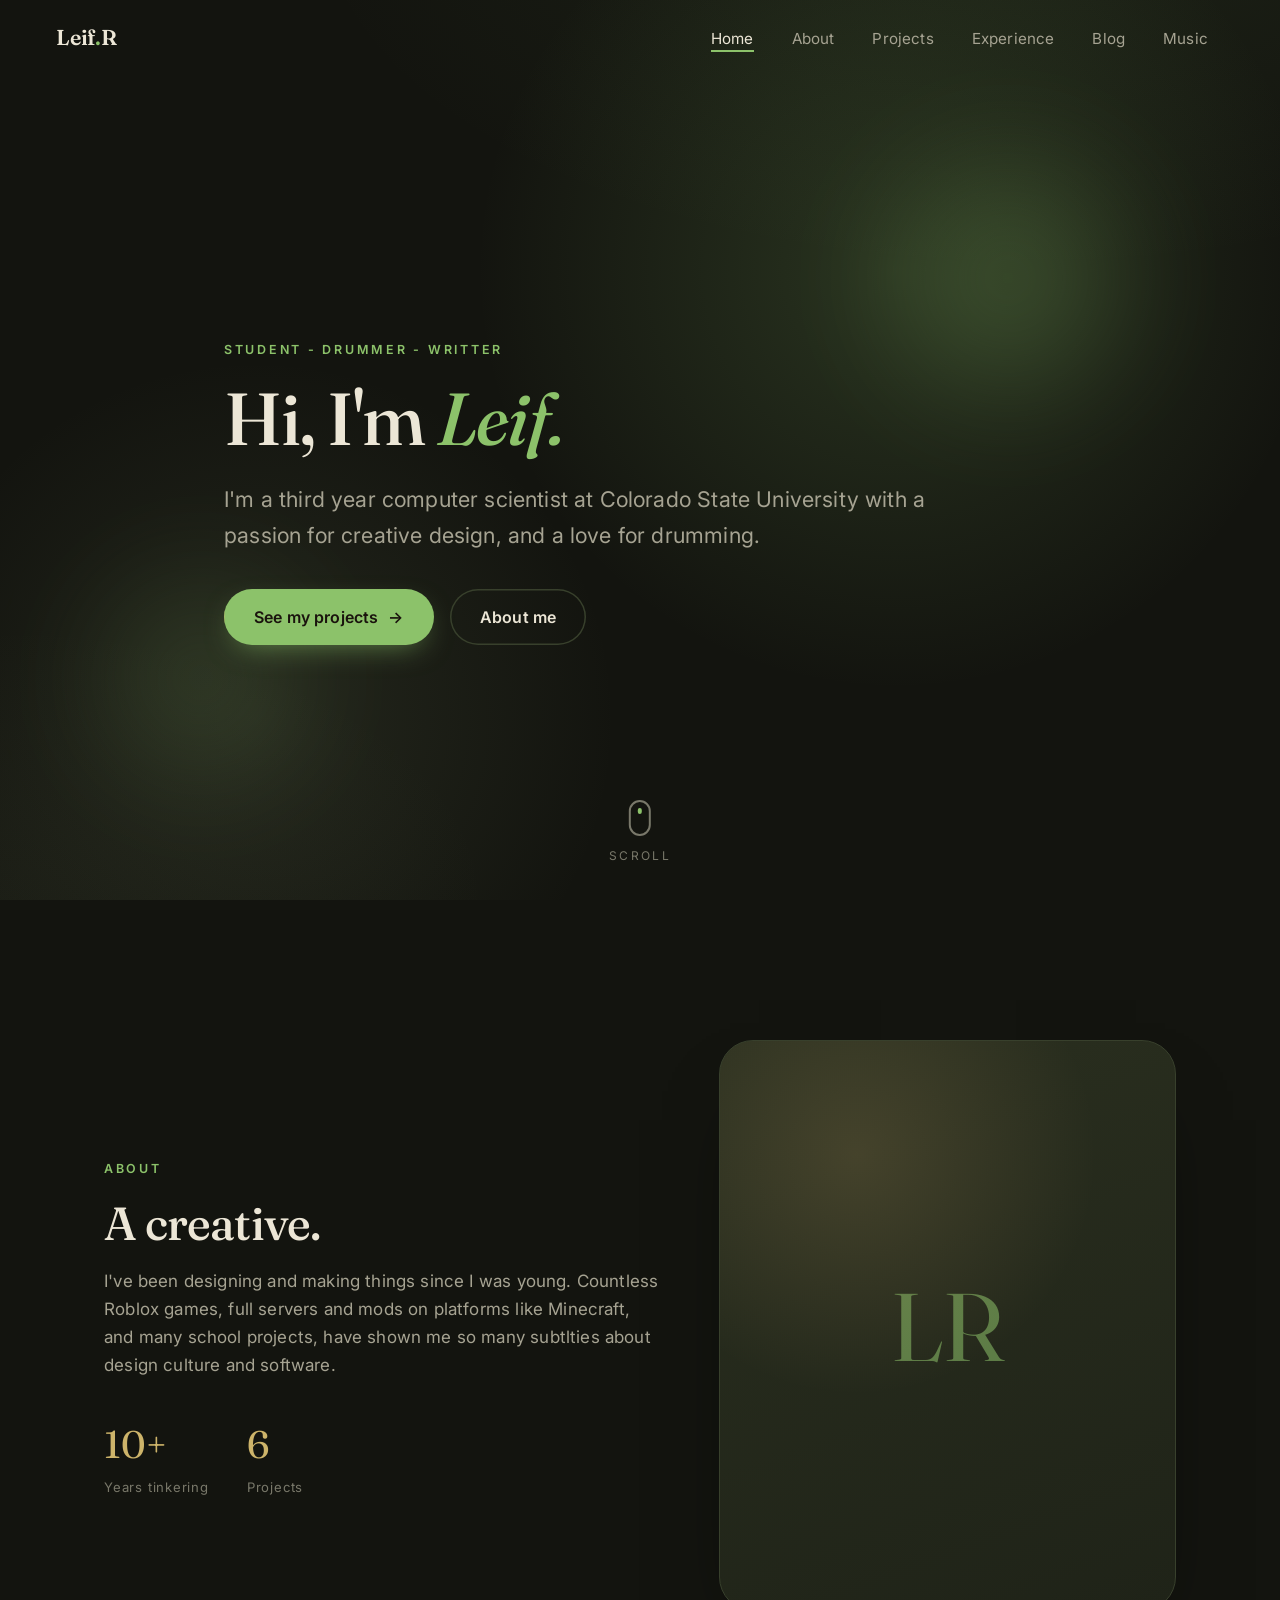
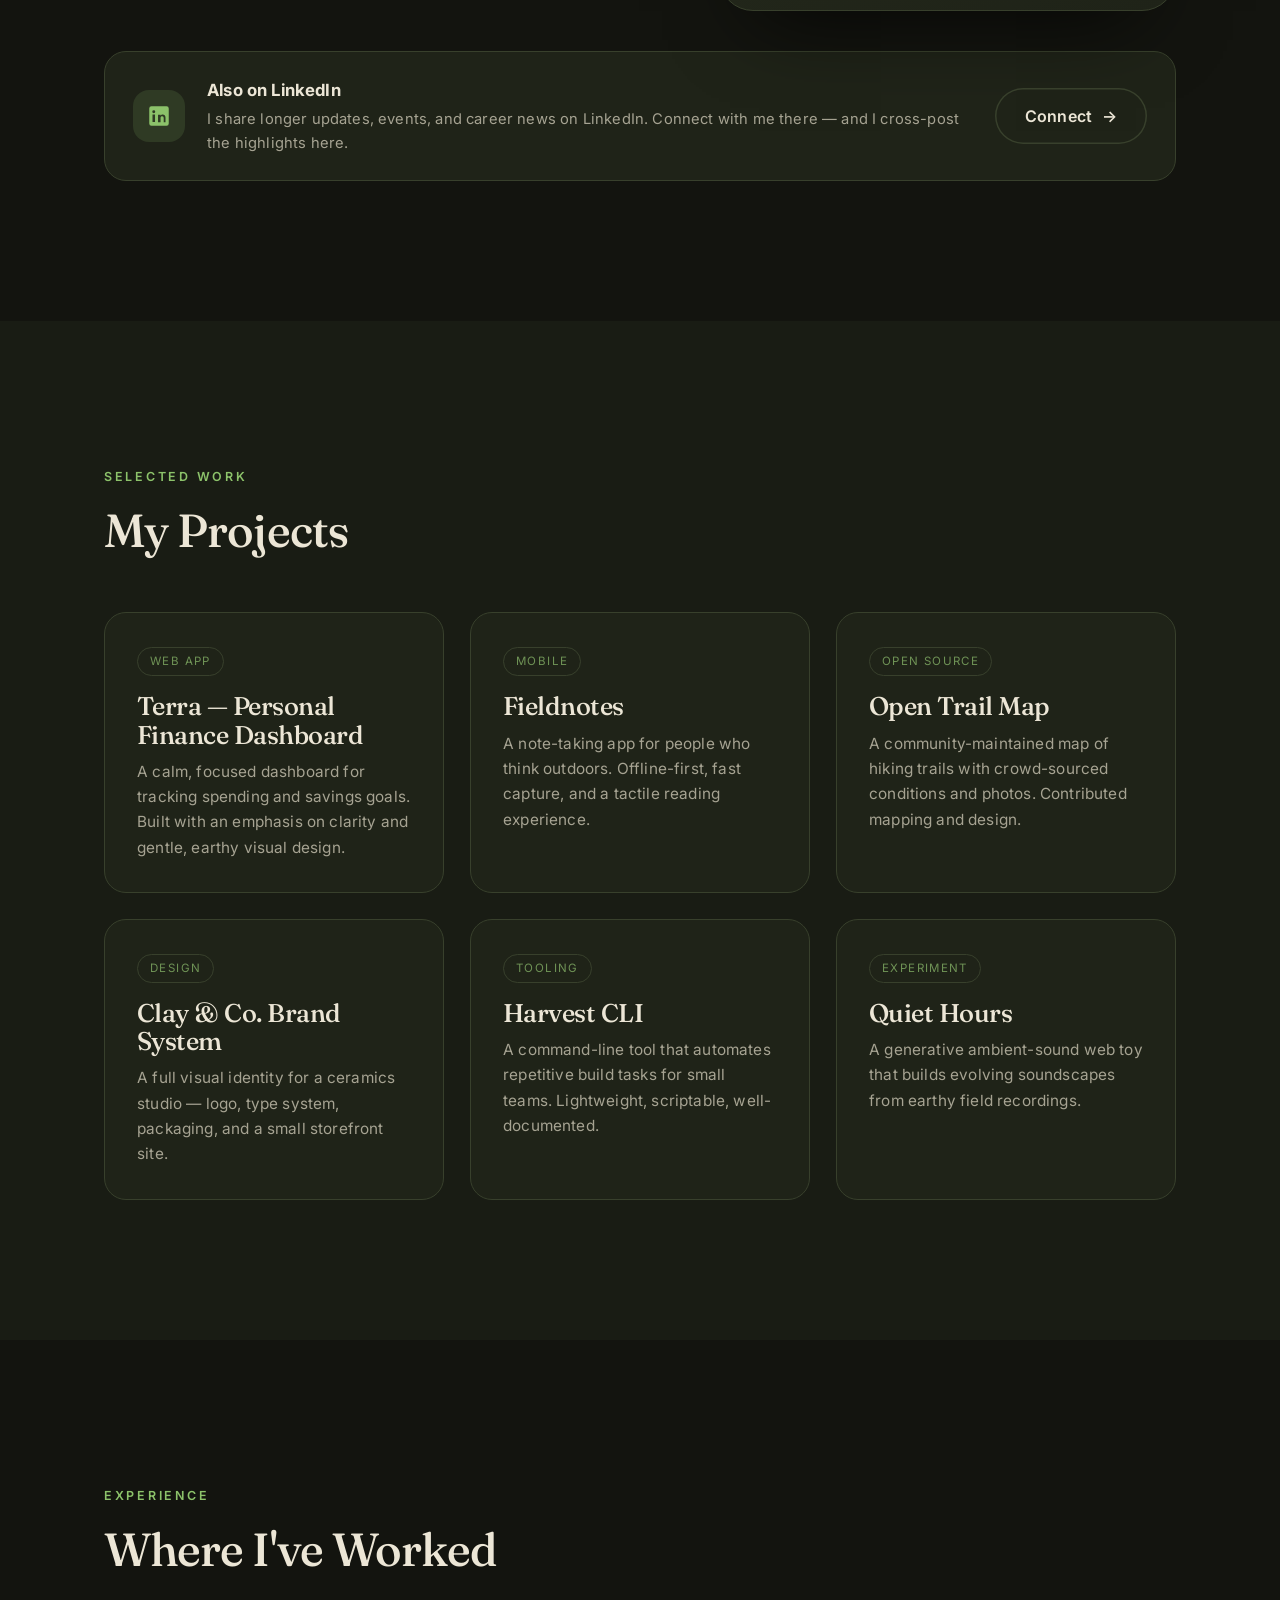
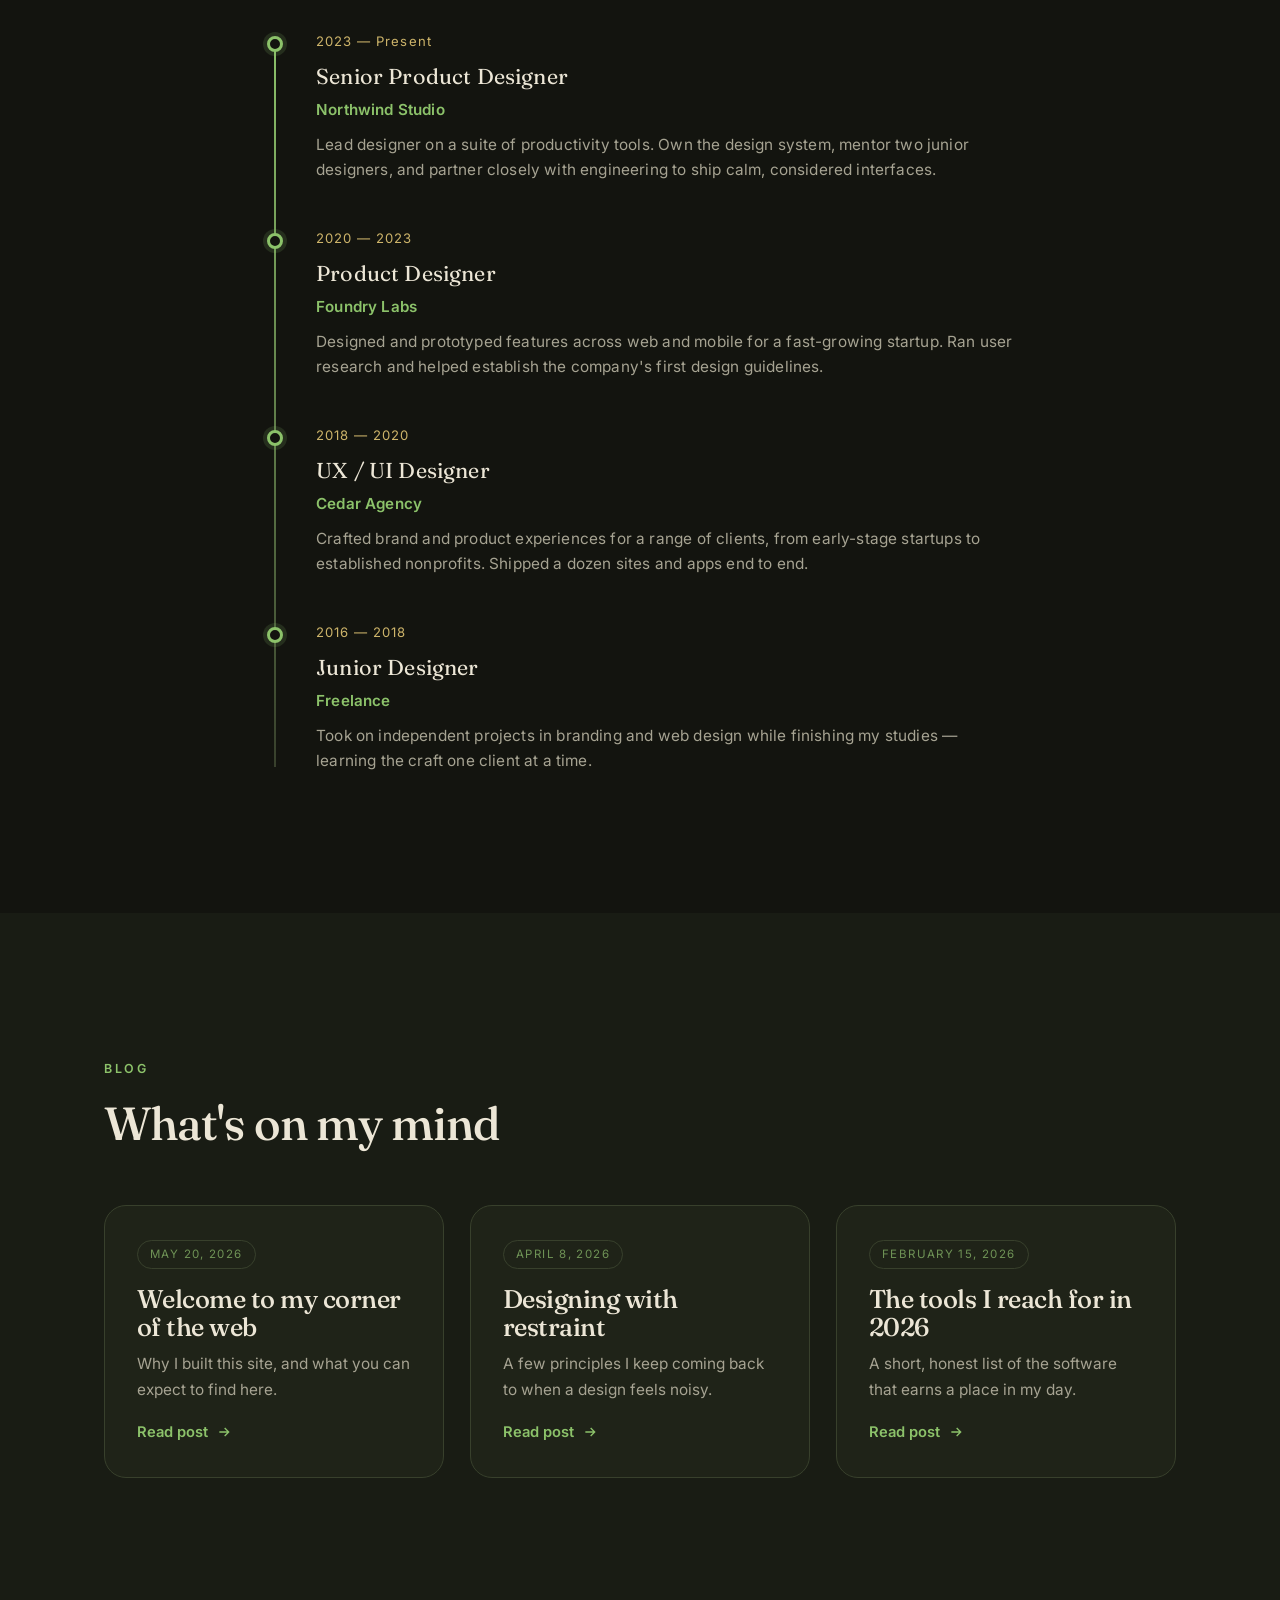
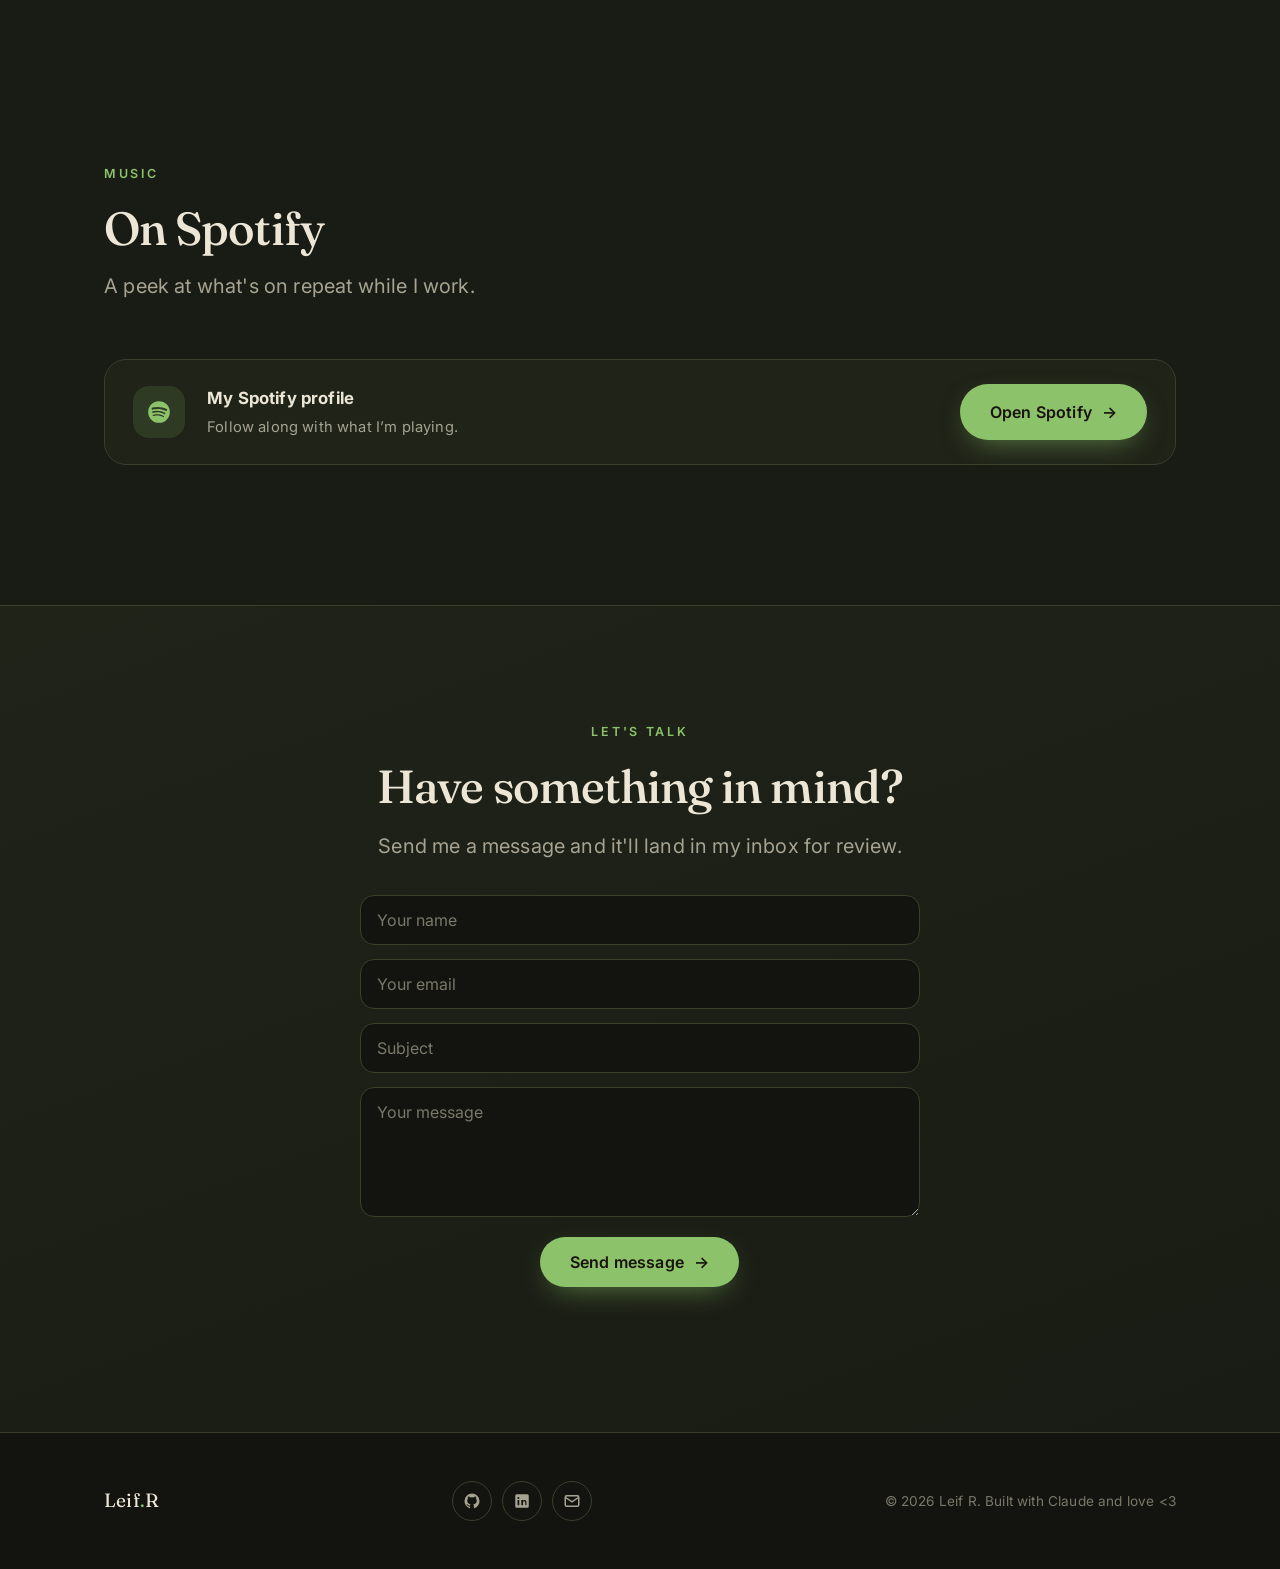
==== commit 6ea51c55: "Add files via upload" ====
--- a/index.html
+++ b/index.html
@@ -23,8 +23,7 @@
       <li><a class="nav__link" href="#projects">Projects</a></li>
       <li><a class="nav__link" href="#experience">Experience</a></li>
       <li><a class="nav__link" href="#blog">Blog</a></li>
-      <li><a class="nav__link" href="#media">Media</a></li>
-      <li><a class="nav__link" href="#music">Music</a></li>
+<li><a class="nav__link" href="#music">Music</a></li>
     </ul>
     <button class="nav__toggle" aria-label="Menu">
       <svg viewBox="0 0 24 24" fill="none" stroke="currentColor" stroke-width="2"><path d="M3 6h18M3 12h18M3 18h18"/></svg>
@@ -59,8 +58,8 @@
         <h2>A creative.</h2>
         <p style="margin:18px 0;">I've been designing and making things since I was young. Countless Roblox games, full servers and mods on platforms like Minecraft, and many school projects, have shown me so many subtlties about design culture and software.</p>
         <div class="stats">
-          <div><div class="stat__num">10+</div><div class="stat__label">Years tinkering and experimenting</div></div>
-          <div><div class="stat__num" data-project-count>6</div><div class="stat__label">PROJECTS</div></div>
+          <div><div class="stat__num">10+</div><div class="stat__label">Years tinkering</div></div>
+          <div><div class="stat__num" data-project-count>6</div><div class="stat__label">Projects</div></div>
         </div>
       </div>
       <div class="about__media reveal" data-delay="2" data-render="about-media">
@@ -76,7 +75,7 @@
     <div class="container">
       <div class="section__head reveal">
         <p class="eyebrow">Selected work</p>
-        <h2>Things I've made</h2>
+        <h2>My Projects</h2>
       </div>
       <div class="grid grid--3" data-render="projects"></div>
     </div>
@@ -86,8 +85,8 @@
   <section class="section" id="experience">
     <div class="container">
       <div class="section__head reveal">
-        <p class="eyebrow">Career</p>
-        <h2>Where I've been</h2>
+        <p class="eyebrow">EXPERIENCE</p>
+        <h2>Where I've Worked</h2>
       </div>
       <div data-render="experience"></div>
     </div>
@@ -98,25 +97,14 @@
     <span class="blob blob--leaf" style="width:300px;height:300px;bottom:-50px;left:-40px;animation-delay:-7s;"></span>
     <div class="container">
       <div class="section__head reveal">
-        <p class="eyebrow">From the blog</p>
-        <h2>Notes & writing</h2>
+        <p class="eyebrow">BLOG</p>
+        <h2>What's on my mind</h2>
       </div>
       <div class="grid grid--3" data-render="blog"></div>
     </div>
   </section>
 
-  <!-- ============ MEDIA / INSTAGRAM ============ -->
-  <section class="section" id="media">
-    <div class="container">
-      <div class="section__head reveal">
-        <p class="eyebrow">Media</p>
-        <h2>Latest from Instagram</h2>
-      </div>
-      <div data-render="media"></div>
-    </div>
-  </section>
-
-  <!-- ============ SPOTIFY / MUSIC ============ -->
+<!-- ============ SPOTIFY / MUSIC ============ -->
   <section class="section" id="music" style="background:var(--bg-soft);position:relative;overflow:hidden;">
     <span class="blob blob--sage" style="width:300px;height:300px;top:-40px;right:-30px;animation-delay:-3s;"></span>
     <div class="container">
